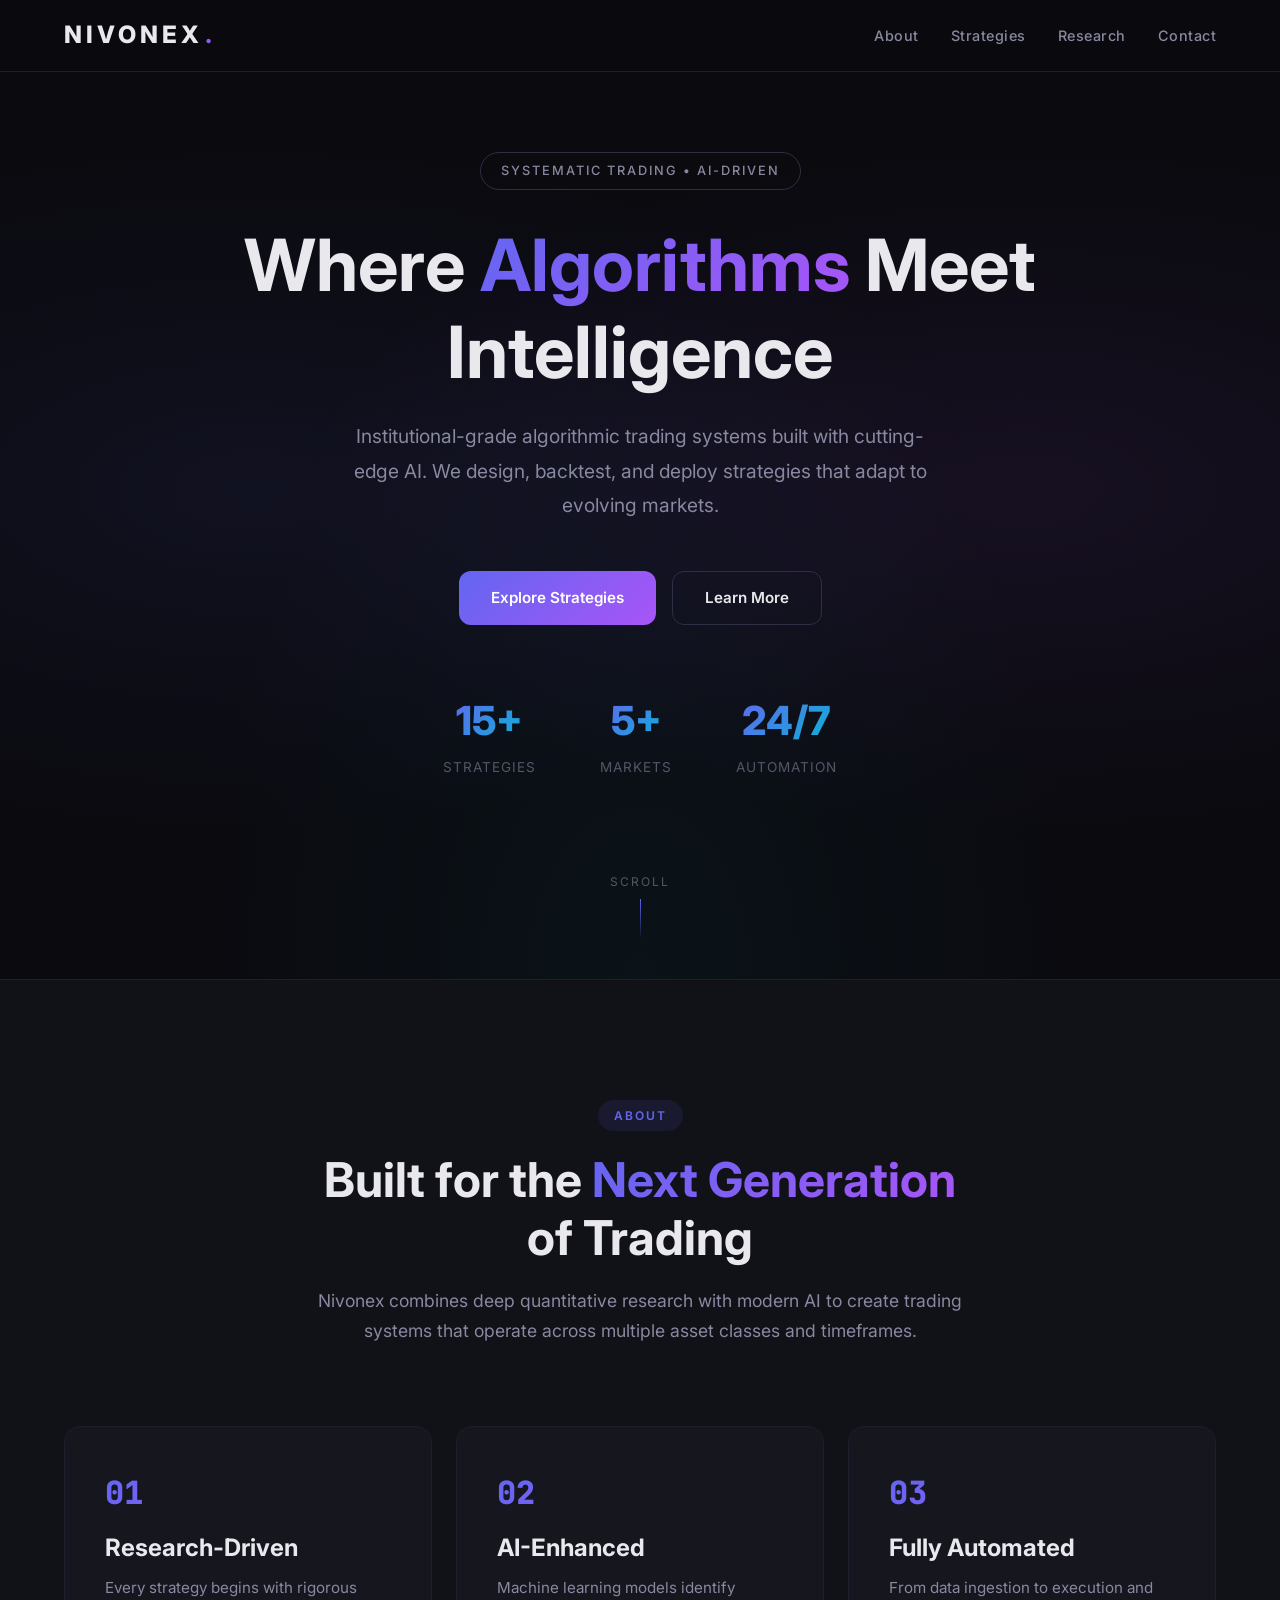
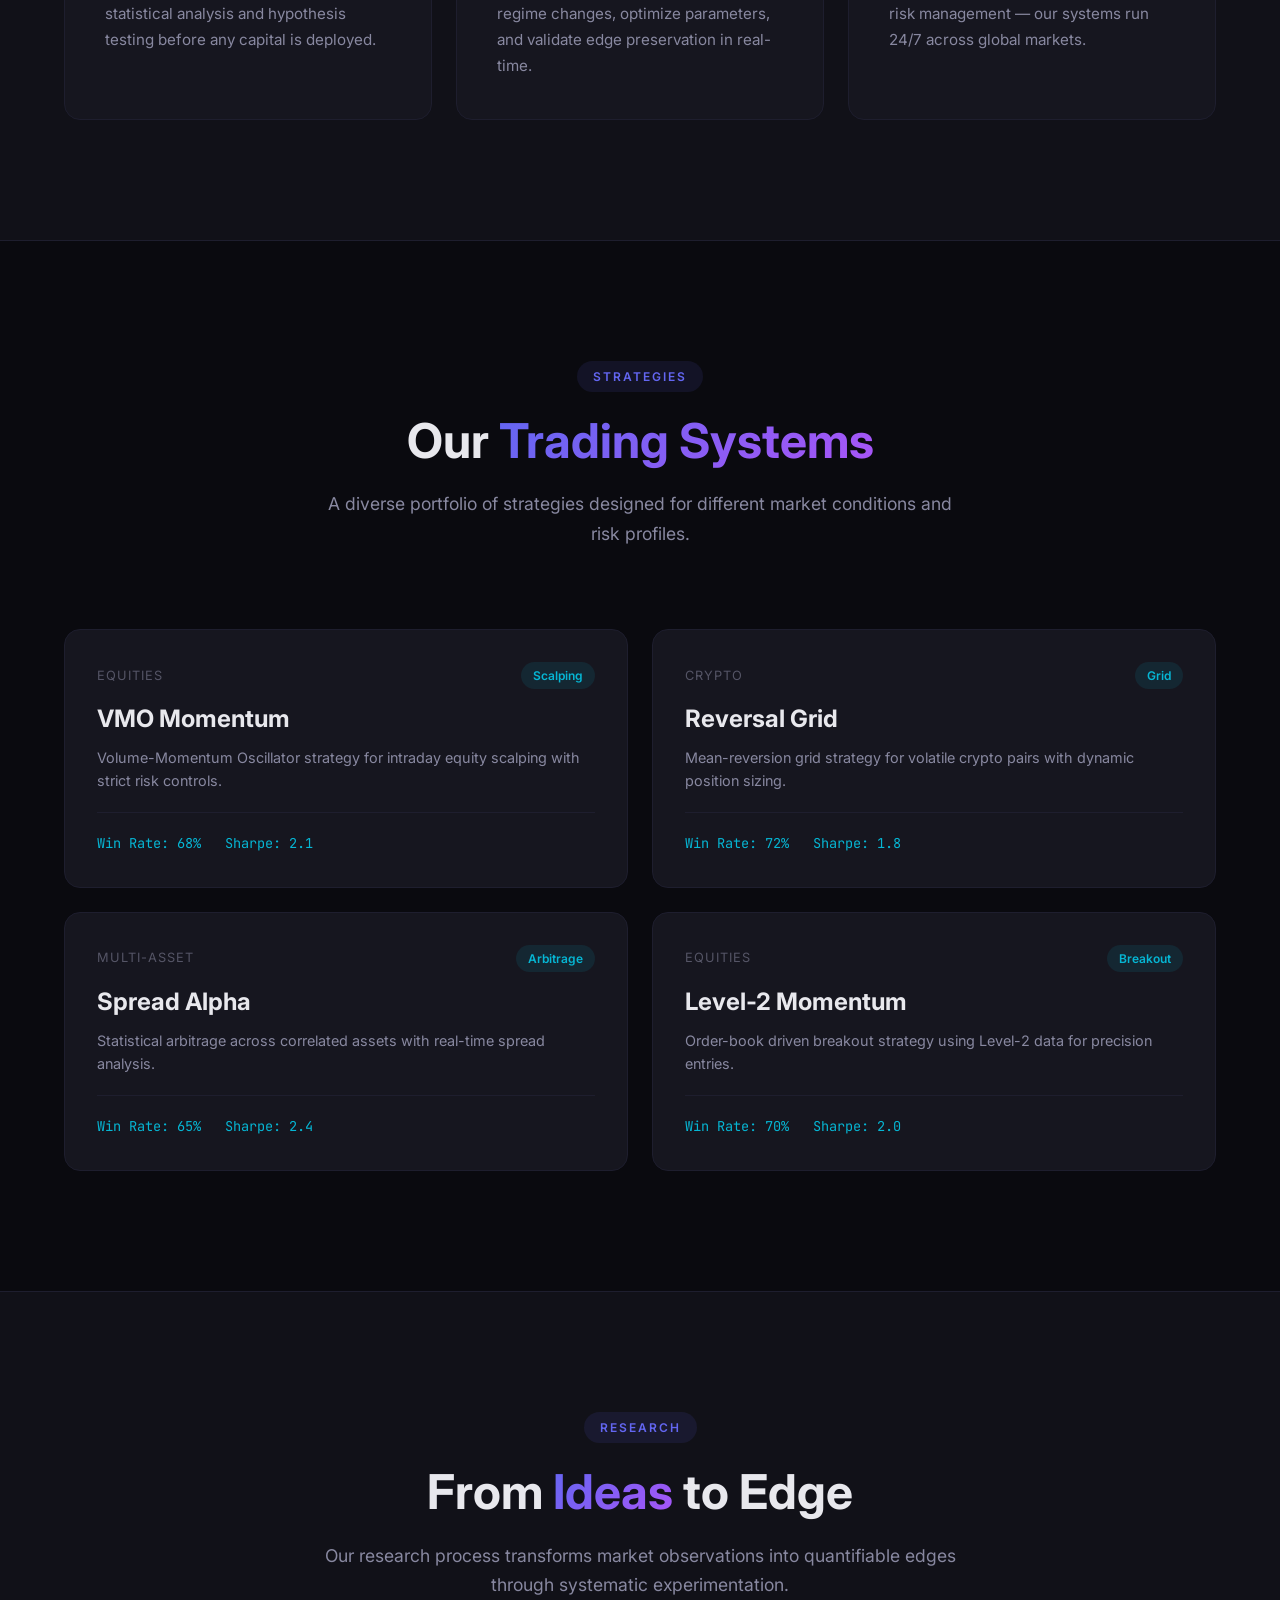
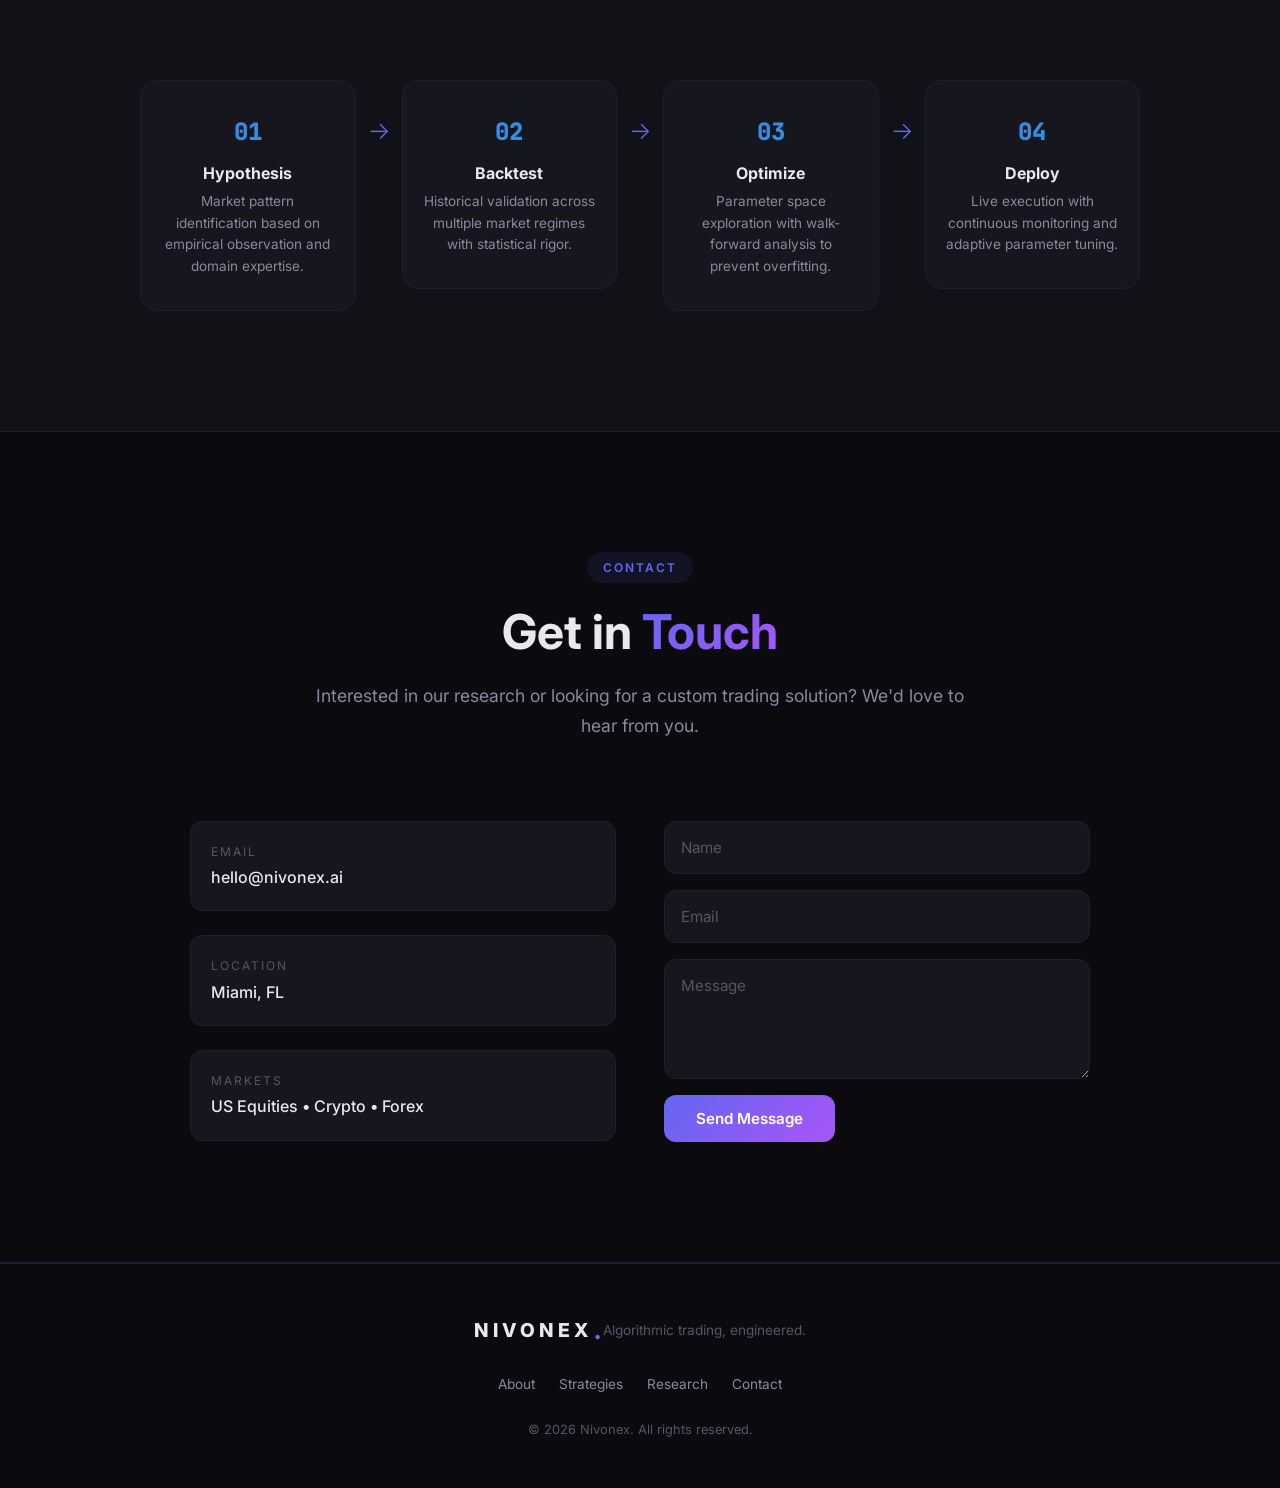
==== index.html @ 11b1937e "Initial commit: Nivonex landing page" ====
<!DOCTYPE html>
<html lang="en">
<head>
    <meta charset="UTF-8">
    <meta name="viewport" content="width=device-width, initial-scale=1.0">
    <title>Nivonex — AI-Powered Algorithmic Trading</title>
    <meta name="description" content="Nivonex builds institutional-grade algorithmic trading systems powered by artificial intelligence.">
    <link rel="stylesheet" href="css/style.css">
    <link rel="preconnect" href="https://fonts.googleapis.com">
    <link rel="preconnect" href="https://fonts.gstatic.com" crossorigin>
    <link href="https://fonts.googleapis.com/css2?family=Inter:wght@300;400;500;600;700;800&family=JetBrains+Mono:wght@400;500&display=swap" rel="stylesheet">
</head>
<body>
    <nav class="navbar">
        <div class="container">
            <div class="nav-brand">
                <span class="logo">NIVONEX</span>
                <span class="logo-dot">.</span>
            </div>
            <div class="nav-links">
                <a href="#about">About</a>
                <a href="#strategies">Strategies</a>
                <a href="#research">Research</a>
                <a href="#contact">Contact</a>
            </div>
        </div>
    </nav>

    <section class="hero">
        <div class="hero-bg"></div>
        <div class="container">
            <div class="hero-content">
                <div class="badge">Systematic Trading • AI-Driven</div>
                <h1>Where <span class="gradient-text">Algorithms</span> Meet Intelligence</h1>
                <p class="hero-subtitle">Institutional-grade algorithmic trading systems built with cutting-edge AI. We design, backtest, and deploy strategies that adapt to evolving markets.</p>
                <div class="hero-cta">
                    <a href="#strategies" class="btn btn-primary">Explore Strategies</a>
                    <a href="#about" class="btn btn-outline">Learn More</a>
                </div>
                <div class="hero-stats">
                    <div class="stat">
                        <span class="stat-value">15+</span>
                        <span class="stat-label">Strategies</span>
                    </div>
                    <div class="stat">
                        <span class="stat-value">5+</span>
                        <span class="stat-label">Markets</span>
                    </div>
                    <div class="stat">
                        <span class="stat-value">24/7</span>
                        <span class="stat-label">Automation</span>
                    </div>
                </div>
            </div>
        </div>
        <div class="scroll-indicator">
            <span>Scroll</span>
            <div class="scroll-line"></div>
        </div>
    </section>

    <section id="about" class="about">
        <div class="container">
            <div class="section-header">
                <span class="section-tag">About</span>
                <h2>Built for the <span class="gradient-text">Next Generation</span> of Trading</h2>
                <p>Nivonex combines deep quantitative research with modern AI to create trading systems that operate across multiple asset classes and timeframes.</p>
            </div>
            <div class="about-grid">
                <div class="about-card">
                    <div class="card-icon">01</div>
                    <h3>Research-Driven</h3>
                    <p>Every strategy begins with rigorous statistical analysis and hypothesis testing before any capital is deployed.</p>
                </div>
                <div class="about-card">
                    <div class="card-icon">02</div>
                    <h3>AI-Enhanced</h3>
                    <p>Machine learning models identify regime changes, optimize parameters, and validate edge preservation in real-time.</p>
                </div>
                <div class="about-card">
                    <div class="card-icon">03</div>
                    <h3>Fully Automated</h3>
                    <p>From data ingestion to execution and risk management — our systems run 24/7 across global markets.</p>
                </div>
            </div>
        </div>
    </section>

    <section id="strategies" class="strategies">
        <div class="container">
            <div class="section-header">
                <span class="section-tag">Strategies</span>
                <h2>Our <span class="gradient-text">Trading Systems</span></h2>
                <p>A diverse portfolio of strategies designed for different market conditions and risk profiles.</p>
            </div>
            <div class="strategies-grid">
                <div class="strategy-card">
                    <div class="strategy-header">
                        <span class="strategy-type">Equities</span>
                        <span class="strategy-badge">Scalping</span>
                    </div>
                    <h3>VMO Momentum</h3>
                    <p>Volume-Momentum Oscillator strategy for intraday equity scalping with strict risk controls.</p>
                    <div class="strategy-metrics">
                        <span>Win Rate: 68%</span>
                        <span>Sharpe: 2.1</span>
                    </div>
                </div>
                <div class="strategy-card">
                    <div class="strategy-header">
                        <span class="strategy-type">Crypto</span>
                        <span class="strategy-badge">Grid</span>
                    </div>
                    <h3>Reversal Grid</h3>
                    <p>Mean-reversion grid strategy for volatile crypto pairs with dynamic position sizing.</p>
                    <div class="strategy-metrics">
                        <span>Win Rate: 72%</span>
                        <span>Sharpe: 1.8</span>
                    </div>
                </div>
                <div class="strategy-card">
                    <div class="strategy-header">
                        <span class="strategy-type">Multi-Asset</span>
                        <span class="strategy-badge">Arbitrage</span>
                    </div>
                    <h3>Spread Alpha</h3>
                    <p>Statistical arbitrage across correlated assets with real-time spread analysis.</p>
                    <div class="strategy-metrics">
                        <span>Win Rate: 65%</span>
                        <span>Sharpe: 2.4</span>
                    </div>
                </div>
                <div class="strategy-card">
                    <div class="strategy-header">
                        <span class="strategy-type">Equities</span>
                        <span class="strategy-badge">Breakout</span>
                    </div>
                    <h3>Level-2 Momentum</h3>
                    <p>Order-book driven breakout strategy using Level-2 data for precision entries.</p>
                    <div class="strategy-metrics">
                        <span>Win Rate: 70%</span>
                        <span>Sharpe: 2.0</span>
                    </div>
                </div>
            </div>
        </div>
    </section>

    <section id="research" class="research">
        <div class="container">
            <div class="section-header">
                <span class="section-tag">Research</span>
                <h2>From <span class="gradient-text">Ideas</span> to Edge</h2>
                <p>Our research process transforms market observations into quantifiable edges through systematic experimentation.</p>
            </div>
            <div class="research-pipeline">
                <div class="pipeline-step">
                    <div class="step-number">01</div>
                    <h4>Hypothesis</h4>
                    <p>Market pattern identification based on empirical observation and domain expertise.</p>
                </div>
                <div class="pipeline-arrow">→</div>
                <div class="pipeline-step">
                    <div class="step-number">02</div>
                    <h4>Backtest</h4>
                    <p>Historical validation across multiple market regimes with statistical rigor.</p>
                </div>
                <div class="pipeline-arrow">→</div>
                <div class="pipeline-step">
                    <div class="step-number">03</div>
                    <h4>Optimize</h4>
                    <p>Parameter space exploration with walk-forward analysis to prevent overfitting.</p>
                </div>
                <div class="pipeline-arrow">→</div>
                <div class="pipeline-step">
                    <div class="step-number">04</div>
                    <h4>Deploy</h4>
                    <p>Live execution with continuous monitoring and adaptive parameter tuning.</p>
                </div>
            </div>
        </div>
    </section>

    <section id="contact" class="contact">
        <div class="container">
            <div class="section-header">
                <span class="section-tag">Contact</span>
                <h2>Get in <span class="gradient-text">Touch</span></h2>
                <p>Interested in our research or looking for a custom trading solution? We'd love to hear from you.</p>
            </div>
            <div class="contact-content">
                <div class="contact-info">
                    <div class="info-item">
                        <span class="info-label">Email</span>
                        <span class="info-value">hello@nivonex.ai</span>
                    </div>
                    <div class="info-item">
                        <span class="info-label">Location</span>
                        <span class="info-value">Miami, FL</span>
                    </div>
                    <div class="info-item">
                        <span class="info-label">Markets</span>
                        <span class="info-value">US Equities • Crypto • Forex</span>
                    </div>
                </div>
                <form class="contact-form" id="contactForm">
                    <input type="text" placeholder="Name" required>
                    <input type="email" placeholder="Email" required>
                    <textarea placeholder="Message" rows="4" required></textarea>
                    <button type="submit" class="btn btn-primary">Send Message</button>
                </form>
            </div>
        </div>
    </section>

    <footer class="footer">
        <div class="container">
            <div class="footer-content">
                <div class="footer-brand">
                    <span class="logo">NIVONEX</span>
                    <span class="logo-dot">.</span>
                    <p>Algorithmic trading, engineered.</p>
                </div>
                <div class="footer-links">
                    <a href="#about">About</a>
                    <a href="#strategies">Strategies</a>
                    <a href="#research">Research</a>
                    <a href="#contact">Contact</a>
                </div>
                <div class="footer-copy">
                    <p>&copy; 2026 Nivonex. All rights reserved.</p>
                </div>
            </div>
        </div>
    </footer>

    <script src="js/main.js"></script>
</body>
</html>
---- css/style.css ----
/* ============================================
   Nivonex — Dark Theme Stylesheet
   ============================================ */

:root {
    --bg-primary: #0a0a0f;
    --bg-secondary: #111118;
    --bg-card: #16161f;
    --bg-card-hover: #1c1c28;
    --text-primary: #e8e8ed;
    --text-secondary: #8888a0;
    --text-muted: #555566;
    --accent-1: #6366f1;
    --accent-2: #a855f7;
    --accent-3: #06b6d4;
    --gradient-1: linear-gradient(135deg, #6366f1, #a855f7);
    --gradient-2: linear-gradient(135deg, #6366f1, #06b6d4);
    --border: #1e1e2e;
    --border-hover: #2e2e44;
    --font-sans: 'Inter', -apple-system, BlinkMacSystemFont, sans-serif;
    --font-mono: 'JetBrains Mono', monospace;
    --max-width: 1200px;
    --nav-height: 72px;
}

* {
    margin: 0;
    padding: 0;
    box-sizing: border-box;
}

html {
    scroll-behavior: smooth;
}

body {
    font-family: var(--font-sans);
    background: var(--bg-primary);
    color: var(--text-primary);
    line-height: 1.6;
    -webkit-font-smoothing: antialiased;
    overflow-x: hidden;
}

.container {
    max-width: var(--max-width);
    margin: 0 auto;
    padding: 0 24px;
}

/* ============================================
   Typography
   ============================================ */

.gradient-text {
    background: var(--gradient-1);
    -webkit-background-clip: text;
    -webkit-text-fill-color: transparent;
    background-clip: text;
}

h1, h2, h3, h4 {
    font-weight: 700;
    line-height: 1.2;
}

h1 { font-size: clamp(2.5rem, 6vw, 4.5rem); }
h2 { font-size: clamp(2rem, 4vw, 3rem); }
h3 { font-size: 1.5rem; }
h4 { font-size: 1.2rem; }

/* ============================================
   Navigation
   ============================================ */

.navbar {
    position: fixed;
    top: 0;
    left: 0;
    right: 0;
    height: var(--nav-height);
    background: rgba(10, 10, 15, 0.85);
    backdrop-filter: blur(20px);
    border-bottom: 1px solid var(--border);
    z-index: 1000;
}

.navbar .container {
    display: flex;
    align-items: center;
    justify-content: space-between;
    height: 100%;
}

.nav-brand {
    display: flex;
    align-items: center;
    gap: 2px;
}

.logo {
    font-family: var(--font-sans);
    font-size: 1.5rem;
    font-weight: 800;
    letter-spacing: 4px;
}

.logo-dot {
    font-size: 1.5rem;
    font-weight: 800;
    background: var(--gradient-1);
    -webkit-background-clip: text;
    -webkit-text-fill-color: transparent;
    background-clip: text;
}

.nav-links {
    display: flex;
    gap: 32px;
}

.nav-links a {
    color: var(--text-secondary);
    text-decoration: none;
    font-size: 0.9rem;
    font-weight: 500;
    transition: color 0.3s;
    letter-spacing: 0.5px;
}

.nav-links a:hover {
    color: var(--text-primary);
}

/* ============================================
   Hero Section
   ============================================ */

.hero {
    position: relative;
    min-height: 100vh;
    display: flex;
    align-items: center;
    overflow: hidden;
    padding-top: var(--nav-height);
}

.hero-bg {
    position: absolute;
    inset: 0;
    background:
        radial-gradient(ellipse at 20% 50%, rgba(99, 102, 241, 0.08) 0%, transparent 50%),
        radial-gradient(ellipse at 80% 50%, rgba(168, 85, 247, 0.08) 0%, transparent 50%),
        radial-gradient(ellipse at 50% 100%, rgba(6, 182, 212, 0.05) 0%, transparent 50%);
    pointer-events: none;
}

.hero-content {
    position: relative;
    text-align: center;
    max-width: 800px;
    margin: 0 auto;
    padding: 80px 0;
}

.badge {
    display: inline-block;
    padding: 8px 20px;
    border: 1px solid var(--border-hover);
    border-radius: 100px;
    font-size: 0.8rem;
    font-weight: 500;
    color: var(--text-secondary);
    letter-spacing: 2px;
    margin-bottom: 32px;
    text-transform: uppercase;
}

.hero h1 {
    margin-bottom: 24px;
}

.hero-subtitle {
    font-size: 1.2rem;
    color: var(--text-secondary);
    max-width: 600px;
    margin: 0 auto 48px;
    line-height: 1.8;
}

.hero-cta {
    display: flex;
    gap: 16px;
    justify-content: center;
    margin-bottom: 64px;
    flex-wrap: wrap;
}

.btn {
    display: inline-flex;
    align-items: center;
    gap: 8px;
    padding: 14px 32px;
    border-radius: 12px;
    font-size: 0.95rem;
    font-weight: 600;
    text-decoration: none;
    transition: all 0.3s ease;
    cursor: pointer;
    border: none;
    font-family: var(--font-sans);
}

.btn-primary {
    background: var(--gradient-1);
    color: white;
}

.btn-primary:hover {
    transform: translateY(-2px);
    box-shadow: 0 8px 30px rgba(99, 102, 241, 0.3);
}

.btn-outline {
    border: 1px solid var(--border-hover);
    color: var(--text-primary);
    background: transparent;
}

.btn-outline:hover {
    border-color: var(--accent-1);
    background: rgba(99, 102, 241, 0.1);
    transform: translateY(-2px);
}

.hero-stats {
    display: flex;
    justify-content: center;
    gap: 64px;
}

.stat {
    display: flex;
    flex-direction: column;
    align-items: center;
    gap: 4px;
}

.stat-value {
    font-size: 2.5rem;
    font-weight: 800;
    background: var(--gradient-2);
    -webkit-background-clip: text;
    -webkit-text-fill-color: transparent;
    background-clip: text;
}

.stat-label {
    font-size: 0.85rem;
    color: var(--text-muted);
    letter-spacing: 1px;
    text-transform: uppercase;
}

.scroll-indicator {
    position: absolute;
    bottom: 40px;
    left: 50%;
    transform: translateX(-50%);
    display: flex;
    flex-direction: column;
    align-items: center;
    gap: 8px;
    color: var(--text-muted);
    font-size: 0.75rem;
    letter-spacing: 2px;
    text-transform: uppercase;
}

.scroll-line {
    width: 1px;
    height: 40px;
    background: linear-gradient(to bottom, var(--accent-1), transparent);
    animation: scrollPulse 2s ease-in-out infinite;
}

@keyframes scrollPulse {
    0%, 100% { opacity: 0.3; }
    50% { opacity: 1; }
}

/* ============================================
   Sections
   ============================================ */

section {
    padding: 120px 0;
    border-bottom: 1px solid var(--border);
}

.section-header {
    text-align: center;
    max-width: 650px;
    margin: 0 auto 80px;
}

.section-tag {
    display: inline-block;
    padding: 6px 16px;
    border-radius: 100px;
    font-size: 0.75rem;
    font-weight: 600;
    letter-spacing: 2px;
    text-transform: uppercase;
    background: rgba(99, 102, 241, 0.1);
    color: var(--accent-1);
    margin-bottom: 20px;
}

.section-header h2 {
    margin-bottom: 20px;
}

.section-header p {
    color: var(--text-secondary);
    font-size: 1.1rem;
    line-height: 1.7;
}

/* ============================================
   About Section
   ============================================ */

.about {
    background: var(--bg-secondary);
}

.about-grid {
    display: grid;
    grid-template-columns: repeat(3, 1fr);
    gap: 24px;
}

.about-card {
    padding: 40px;
    border-radius: 16px;
    background: var(--bg-card);
    border: 1px solid var(--border);
    transition: all 0.3s ease;
}

.about-card:hover {
    background: var(--bg-card-hover);
    border-color: var(--border-hover);
    transform: translateY(-4px);
}

.card-icon {
    font-family: var(--font-mono);
    font-size: 2rem;
    font-weight: 800;
    background: var(--gradient-1);
    -webkit-background-clip: text;
    -webkit-text-fill-color: transparent;
    background-clip: text;
    margin-bottom: 16px;
}

.about-card h3 {
    margin-bottom: 12px;
}

.about-card p {
    color: var(--text-secondary);
    font-size: 0.95rem;
    line-height: 1.7;
}

/* ============================================
   Strategies Section
   ============================================ */

.strategies-grid {
    display: grid;
    grid-template-columns: repeat(2, 1fr);
    gap: 24px;
}

.strategy-card {
    padding: 32px;
    border-radius: 16px;
    background: var(--bg-card);
    border: 1px solid var(--border);
    transition: all 0.3s ease;
}

.strategy-card:hover {
    background: var(--bg-card-hover);
    border-color: var(--border-hover);
    transform: translateY(-4px);
}

.strategy-header {
    display: flex;
    justify-content: space-between;
    align-items: center;
    margin-bottom: 16px;
}

.strategy-type {
    font-size: 0.8rem;
    color: var(--text-muted);
    letter-spacing: 1px;
    text-transform: uppercase;
}

.strategy-badge {
    padding: 4px 12px;
    border-radius: 100px;
    font-size: 0.75rem;
    font-weight: 600;
    background: rgba(6, 182, 212, 0.1);
    color: var(--accent-3);
}

.strategy-card h3 {
    margin-bottom: 12px;
}

.strategy-card p {
    color: var(--text-secondary);
    font-size: 0.9rem;
    line-height: 1.6;
    margin-bottom: 20px;
}

.strategy-metrics {
    display: flex;
    gap: 24px;
    padding-top: 20px;
    border-top: 1px solid var(--border);
}

.strategy-metrics span {
    font-family: var(--font-mono);
    font-size: 0.85rem;
    color: var(--accent-3);
}

/* ============================================
   Research Section
   ============================================ */

.research {
    background: var(--bg-secondary);
}

.research-pipeline {
    display: flex;
    align-items: flex-start;
    gap: 0;
    max-width: 1000px;
    margin: 0 auto;
}

.pipeline-step {
    flex: 1;
    text-align: center;
    padding: 32px 20px;
    border-radius: 16px;
    background: var(--bg-card);
    border: 1px solid var(--border);
    transition: all 0.3s ease;
}

.pipeline-step:hover {
    background: var(--bg-card-hover);
    border-color: var(--border-hover);
    transform: translateY(-4px);
}

.step-number {
    font-family: var(--font-mono);
    font-size: 1.5rem;
    font-weight: 800;
    background: var(--gradient-2);
    -webkit-background-clip: text;
    -webkit-text-fill-color: transparent;
    background-clip: text;
    margin-bottom: 12px;
}

.pipeline-step h4 {
    margin-bottom: 8px;
    font-size: 1rem;
}

.pipeline-step p {
    color: var(--text-secondary);
    font-size: 0.85rem;
    line-height: 1.6;
}

.pipeline-arrow {
    display: flex;
    align-items: center;
    padding: 32px 12px 0;
    font-size: 1.5rem;
    color: var(--accent-1);
    font-weight: 300;
    flex-shrink: 0;
}

/* ============================================
   Contact Section
   ============================================ */

.contact-content {
    display: grid;
    grid-template-columns: 1fr 1fr;
    gap: 48px;
    max-width: 900px;
    margin: 0 auto;
}

.contact-info {
    display: flex;
    flex-direction: column;
    gap: 24px;
}

.info-item {
    display: flex;
    flex-direction: column;
    gap: 4px;
    padding: 20px;
    border-radius: 12px;
    background: var(--bg-card);
    border: 1px solid var(--border);
}

.info-label {
    font-size: 0.75rem;
    color: var(--text-muted);
    text-transform: uppercase;
    letter-spacing: 2px;
}

.info-value {
    font-size: 1rem;
    color: var(--text-primary);
    font-weight: 500;
}

.contact-form {
    display: flex;
    flex-direction: column;
    gap: 16px;
}

.contact-form input,
.contact-form textarea {
    width: 100%;
    padding: 16px;
    border-radius: 12px;
    border: 1px solid var(--border);
    background: var(--bg-card);
    color: var(--text-primary);
    font-family: var(--font-sans);
    font-size: 0.95rem;
    transition: all 0.3s;
    outline: none;
}

.contact-form input:focus,
.contact-form textarea:focus {
    border-color: var(--accent-1);
    box-shadow: 0 0 0 3px rgba(99, 102, 241, 0.15);
}

.contact-form input::placeholder,
.contact-form textarea::placeholder {
    color: var(--text-muted);
}

.contact-form textarea {
    resize: vertical;
    min-height: 120px;
}

.contact-form .btn {
    align-self: flex-start;
}

/* ============================================
   Footer
   ============================================ */

.footer {
    padding: 48px 0;
    border-top: 1px solid var(--border);
}

.footer-content {
    display: flex;
    flex-direction: column;
    align-items: center;
    gap: 24px;
    text-align: center;
}

.footer-brand {
    display: flex;
    align-items: center;
    gap: 2px;
}

.footer-brand .logo {
    font-size: 1.2rem;
}

.footer-brand p {
    color: var(--text-muted);
    font-size: 0.85rem;
}

.footer-links {
    display: flex;
    gap: 24px;
}

.footer-links a {
    color: var(--text-secondary);
    text-decoration: none;
    font-size: 0.85rem;
    transition: color 0.3s;
}

.footer-links a:hover {
    color: var(--text-primary);
}

.footer-copy p {
    color: var(--text-muted);
    font-size: 0.8rem;
}

/* ============================================
   Animations
   ============================================ */

@keyframes fadeInUp {
    from {
        opacity: 0;
        transform: translateY(30px);
    }
    to {
        opacity: 1;
        transform: translateY(0);
    }
}

.hero-content,
.about-grid,
.strategies-grid,
.research-pipeline {
    animation: fadeInUp 0.8s ease-out;
}

/* ============================================
   Responsive
   ============================================ */

@media (max-width: 968px) {
    .about-grid {
        grid-template-columns: 1fr;
    }

    .strategies-grid {
        grid-template-columns: 1fr;
    }

    .research-pipeline {
        flex-direction: column;
        gap: 16px;
    }

    .pipeline-arrow {
        transform: rotate(90deg);
        padding: 0;
        justify-content: center;
    }

    .contact-content {
        grid-template-columns: 1fr;
    }

    .hero-stats {
        gap: 32px;
    }

    .nav-links {
        display: none;
    }
}

@media (max-width: 600px) {
    section {
        padding: 80px 0;
    }

    .hero-stats {
        flex-direction: column;
        gap: 16px;
    }

    .hero-cta {
        flex-direction: column;
        align-items: center;
    }

    .btn {
        width: 100%;
        justify-content: center;
    }
}
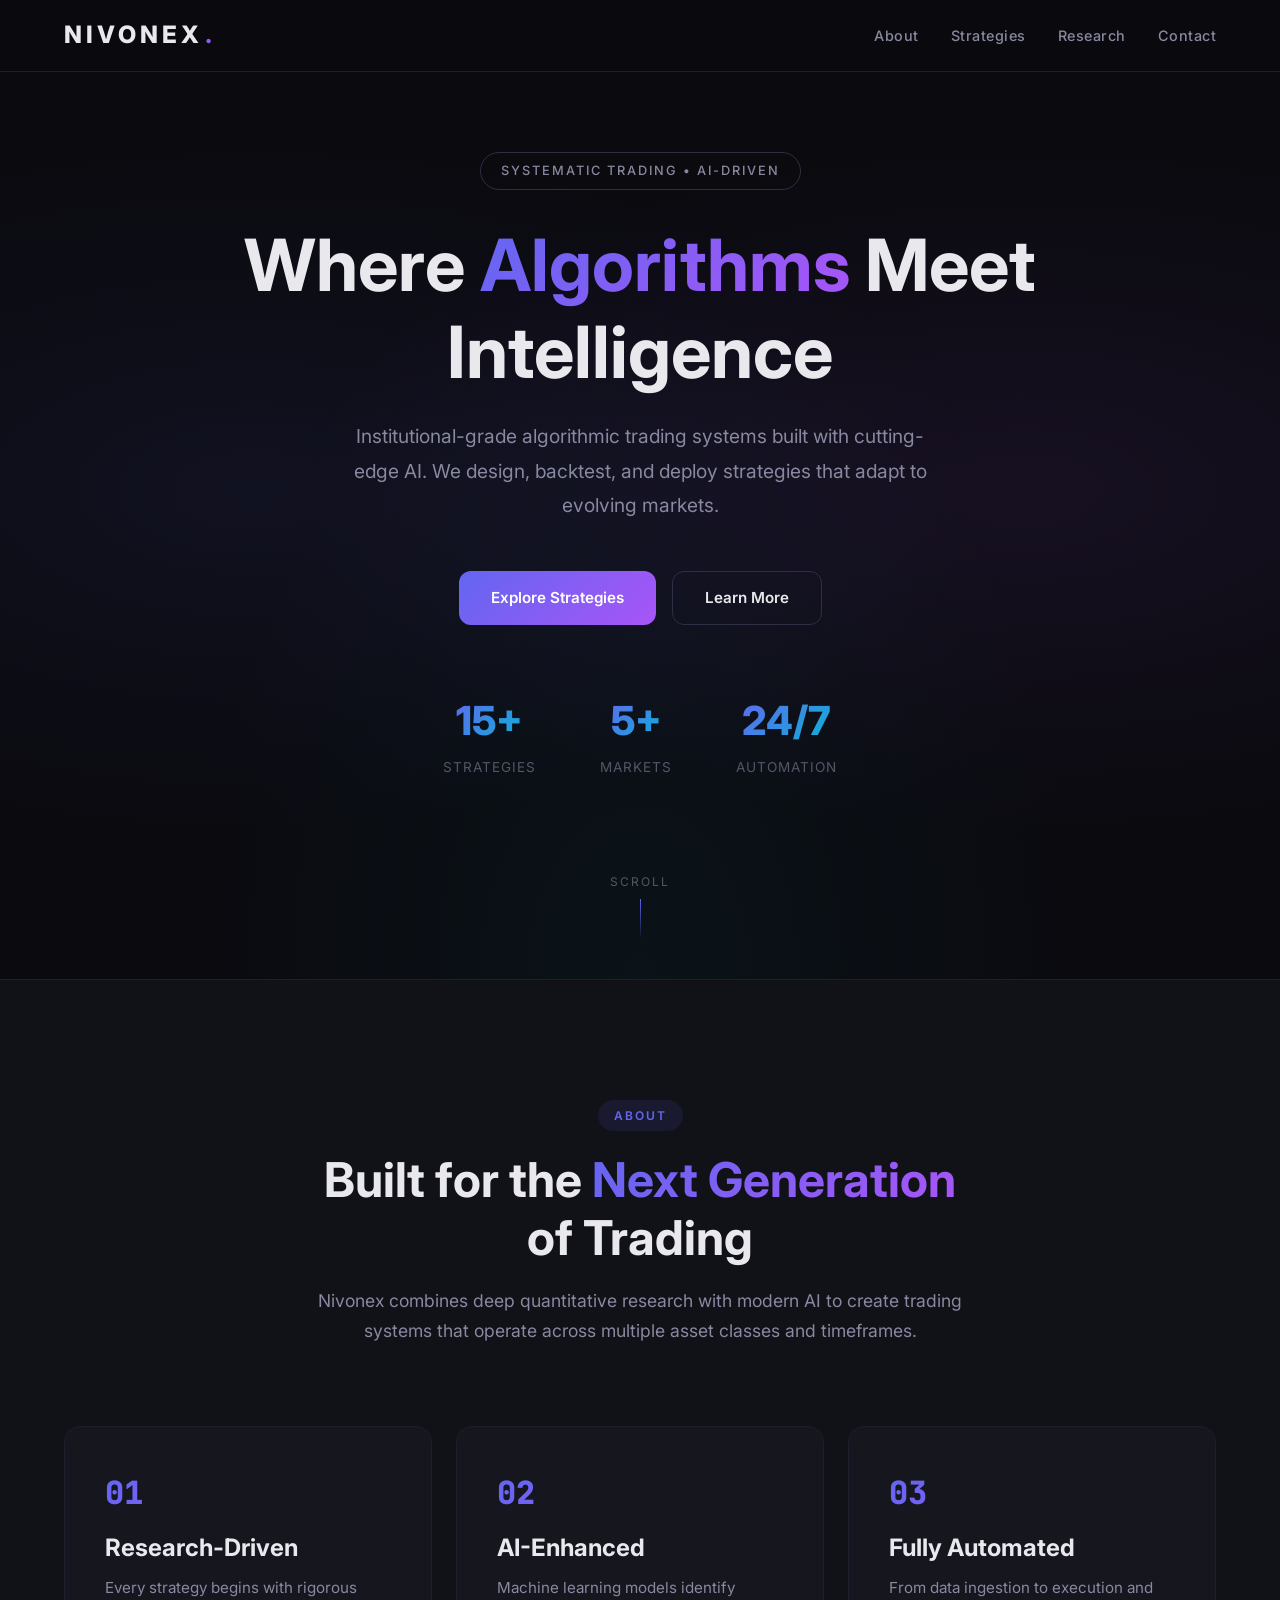
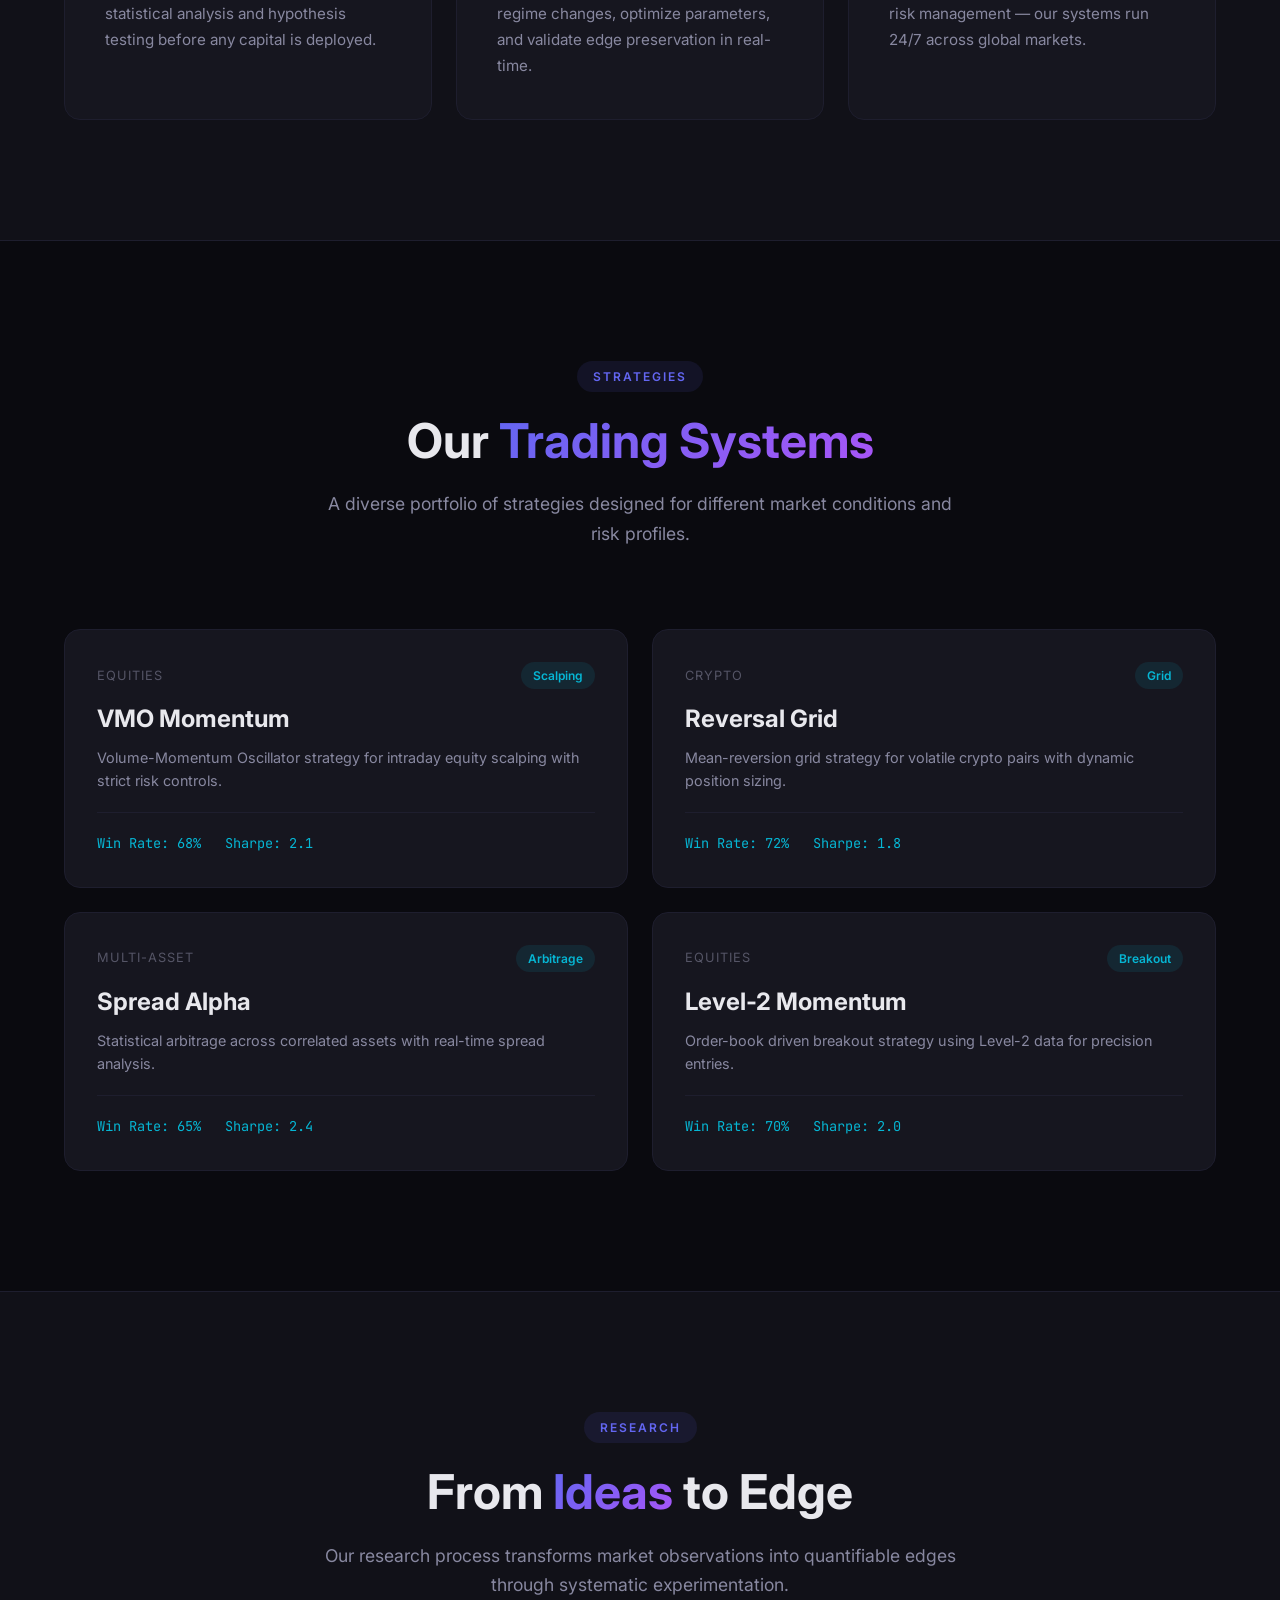
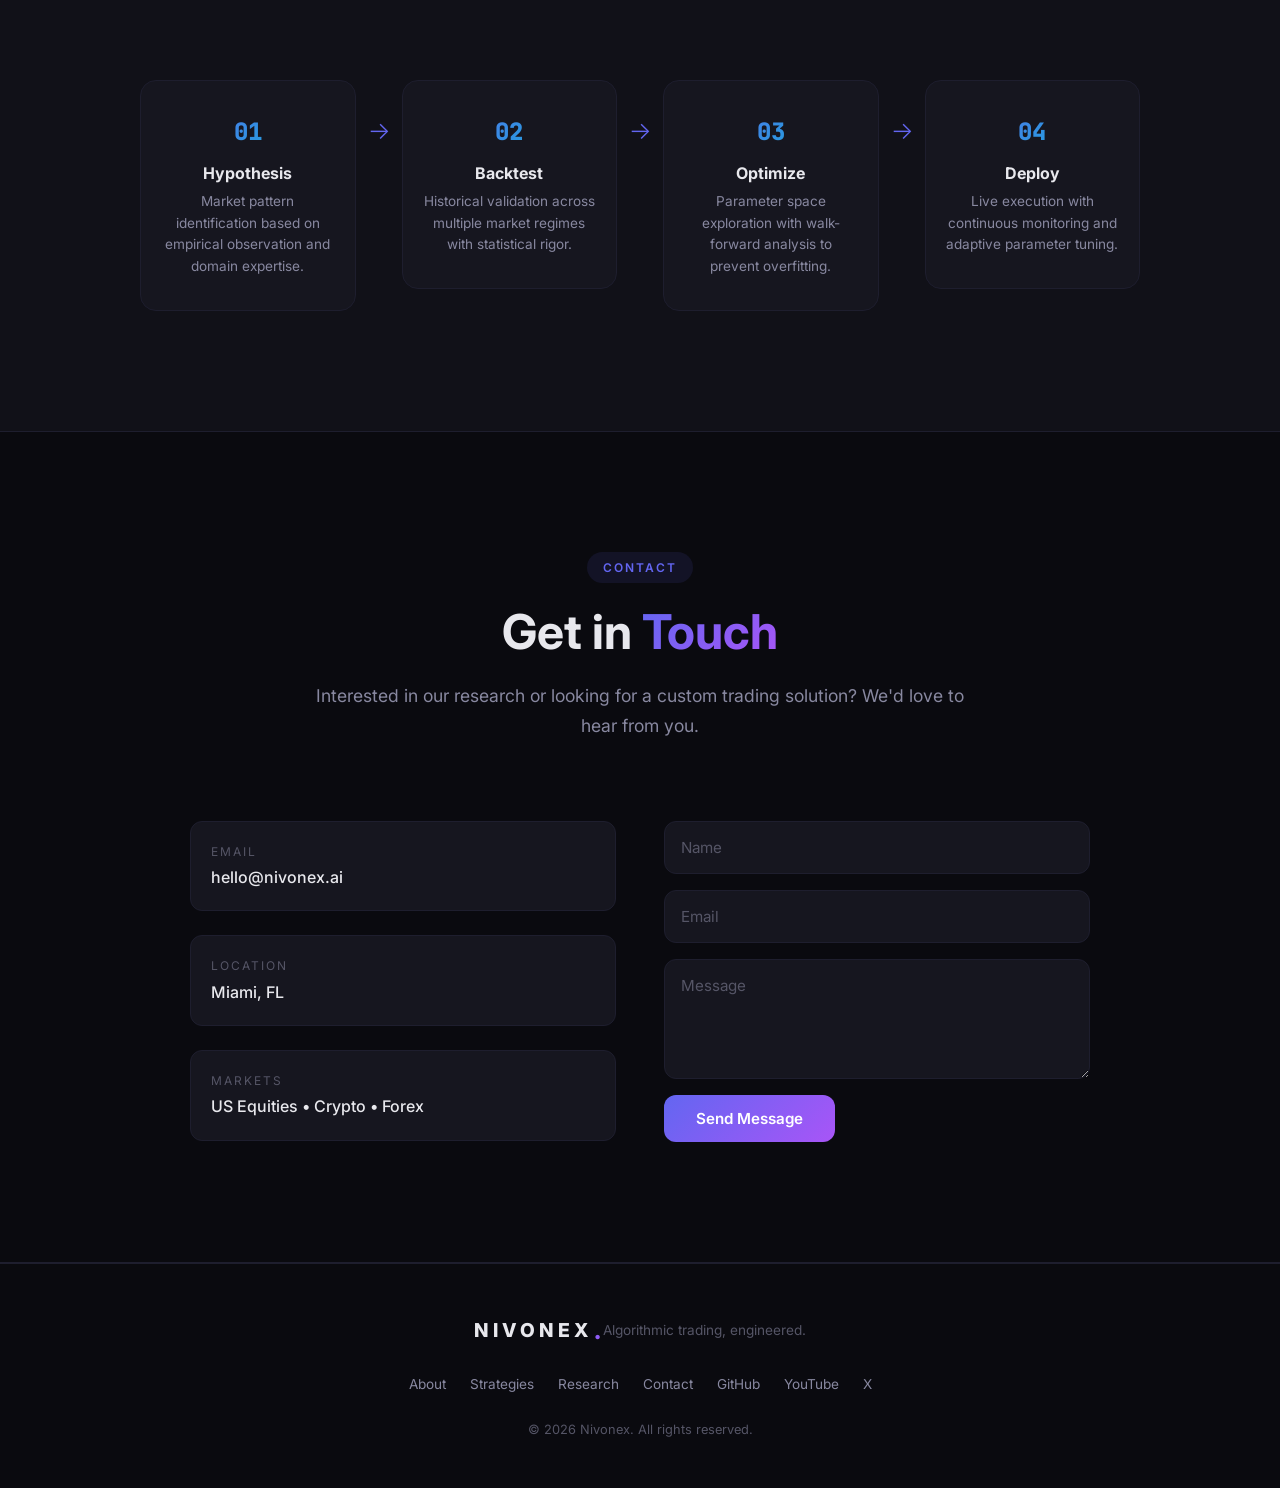
==== commit 29e3be35: "Add social media links to footer" ====
--- a/index.html
+++ b/index.html
@@ -226,6 +226,9 @@
                     <a href="#strategies">Strategies</a>
                     <a href="#research">Research</a>
                     <a href="#contact">Contact</a>
+                    <a href="https://github.com/Nivonex-ai">GitHub</a>
+                    <a href="https://youtube.com/@NivonexAI">YouTube</a>
+                    <a href="https://x.com/NivonexAI">X</a>
                 </div>
                 <div class="footer-copy">
                     <p>&copy; 2026 Nivonex. All rights reserved.</p>
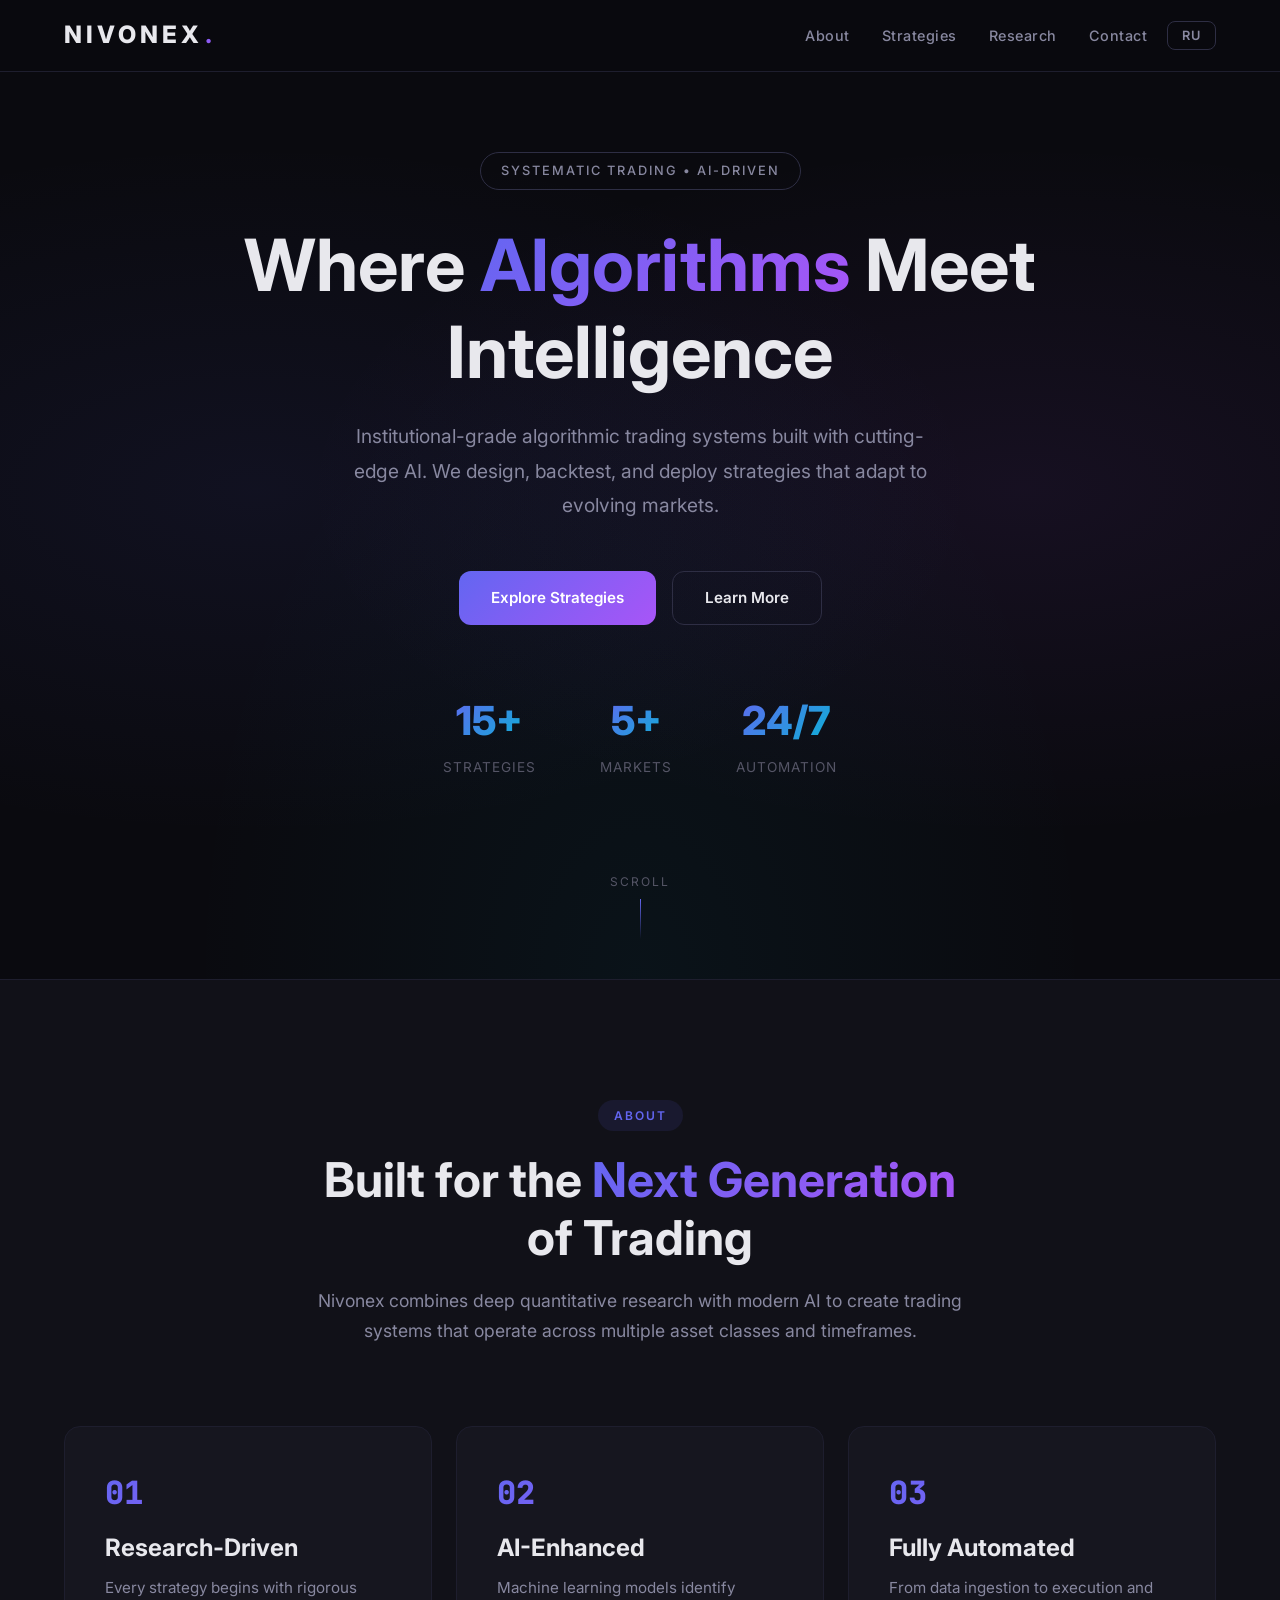
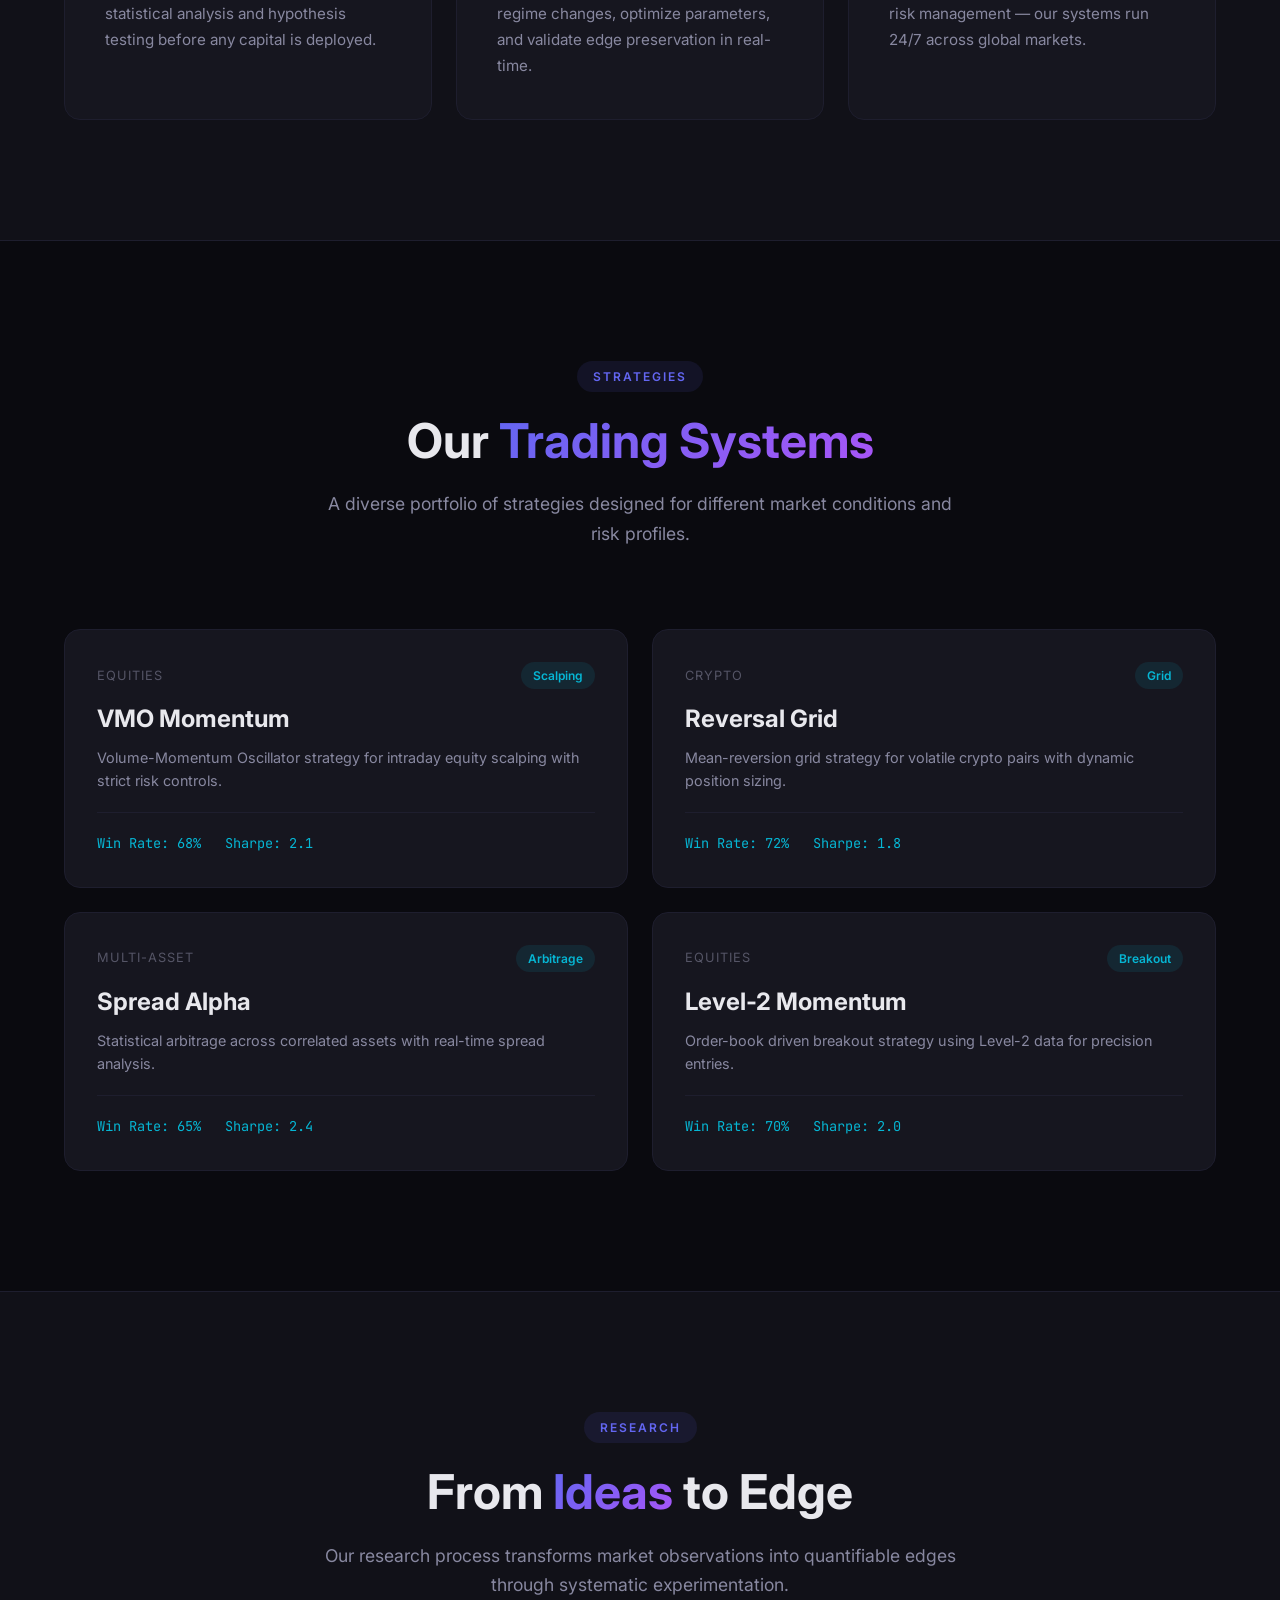
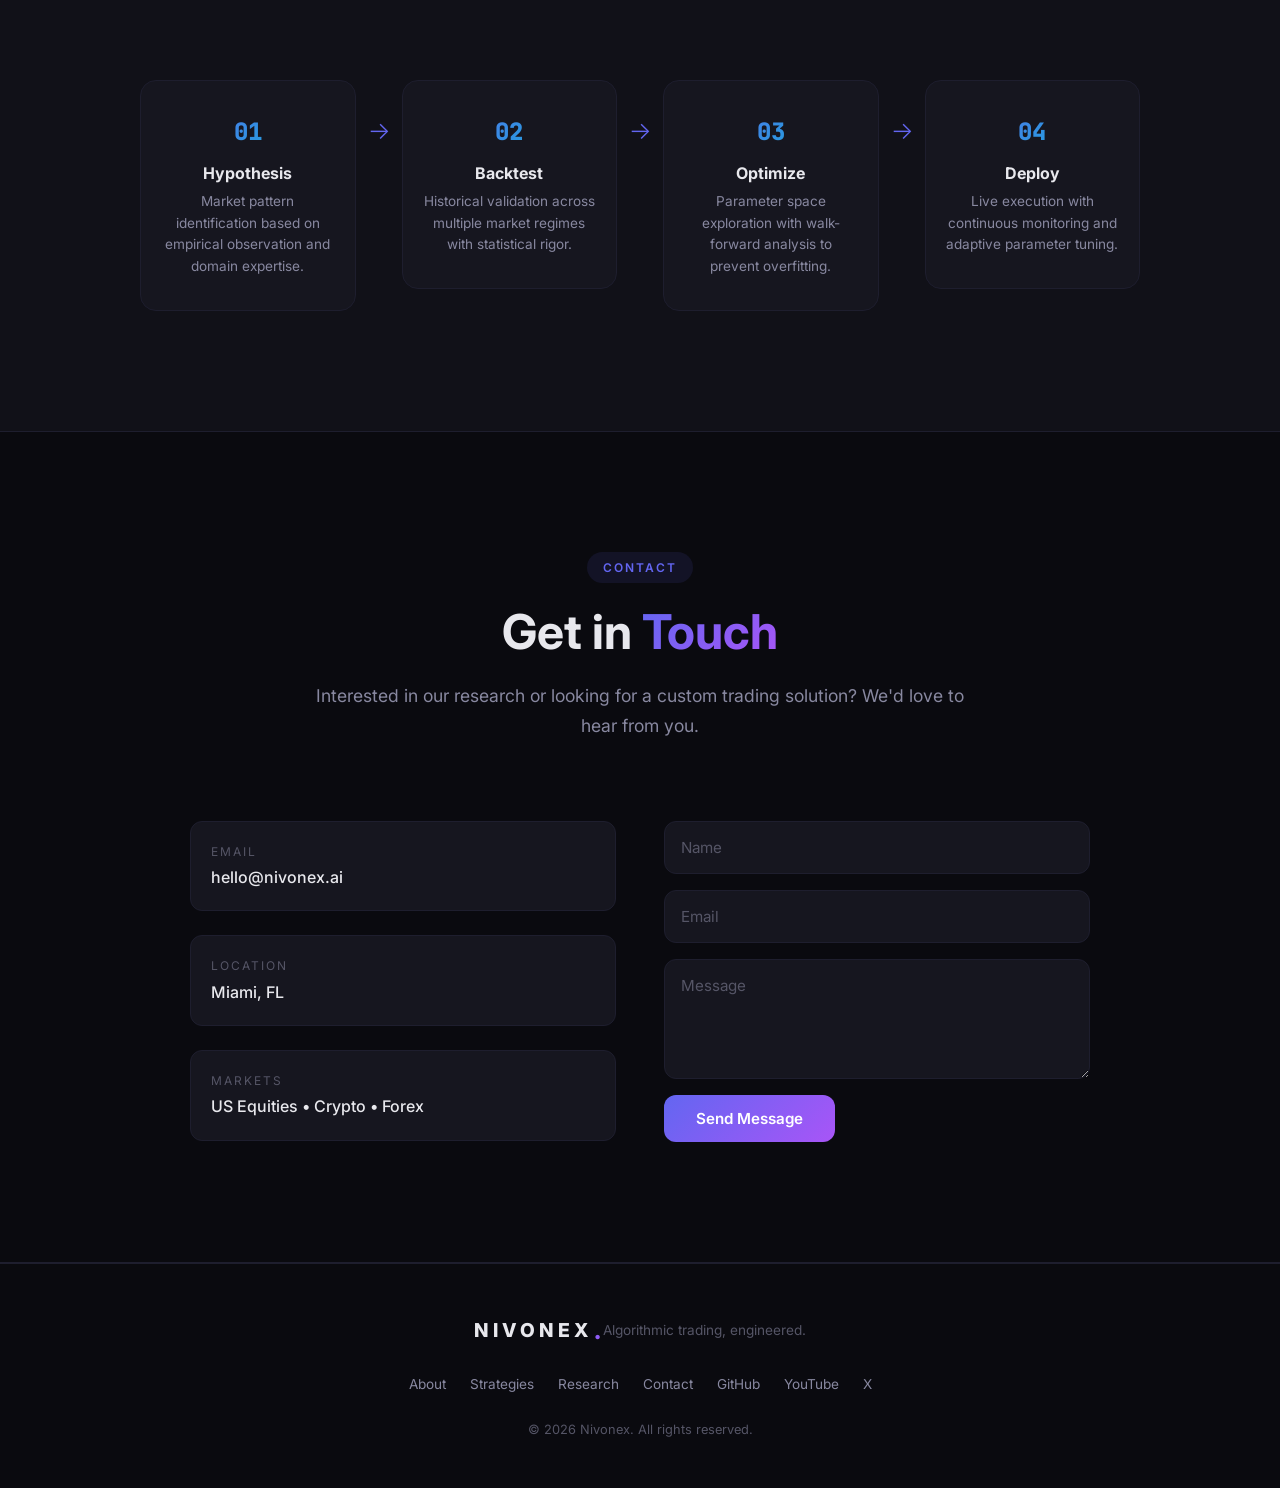
==== commit 4271ab44: "Add language switcher (EN/RU) with full i18n" ====
--- a/index.html
+++ b/index.html
@@ -17,11 +17,14 @@
                 <span class="logo">NIVONEX</span>
                 <span class="logo-dot">.</span>
             </div>
-            <div class="nav-links">
-                <a href="#about">About</a>
-                <a href="#strategies">Strategies</a>
-                <a href="#research">Research</a>
-                <a href="#contact">Contact</a>
+            <div class="nav-right">
+                <div class="nav-links">
+                    <a href="#about" data-i18n="nav_about">About</a>
+                    <a href="#strategies" data-i18n="nav_strategies">Strategies</a>
+                    <a href="#research" data-i18n="nav_research">Research</a>
+                    <a href="#contact" data-i18n="nav_contact">Contact</a>
+                </div>
+                <button class="lang-toggle">RU</button>
             </div>
         </div>
     </nav>
@@ -30,31 +33,31 @@
         <div class="hero-bg"></div>
         <div class="container">
             <div class="hero-content">
-                <div class="badge">Systematic Trading • AI-Driven</div>
-                <h1>Where <span class="gradient-text">Algorithms</span> Meet Intelligence</h1>
-                <p class="hero-subtitle">Institutional-grade algorithmic trading systems built with cutting-edge AI. We design, backtest, and deploy strategies that adapt to evolving markets.</p>
+                <div class="badge" data-i18n="badge">Systematic Trading • AI-Driven</div>
+                <h1 data-i18n="hero_title" data-i18n-html="true">Where <span class="gradient-text">Algorithms</span> Meet Intelligence</h1>
+                <p class="hero-subtitle" data-i18n="hero_sub">Institutional-grade algorithmic trading systems built with cutting-edge AI. We design, backtest, and deploy strategies that adapt to evolving markets.</p>
                 <div class="hero-cta">
-                    <a href="#strategies" class="btn btn-primary">Explore Strategies</a>
-                    <a href="#about" class="btn btn-outline">Learn More</a>
+                    <a href="#strategies" class="btn btn-primary" data-i18n="hero_btn1">Explore Strategies</a>
+                    <a href="#about" class="btn btn-outline" data-i18n="hero_btn2">Learn More</a>
                 </div>
                 <div class="hero-stats">
                     <div class="stat">
                         <span class="stat-value">15+</span>
-                        <span class="stat-label">Strategies</span>
+                        <span class="stat-label" data-i18n="stat_strategies">Strategies</span>
                     </div>
                     <div class="stat">
                         <span class="stat-value">5+</span>
-                        <span class="stat-label">Markets</span>
+                        <span class="stat-label" data-i18n="stat_markets">Markets</span>
                     </div>
                     <div class="stat">
                         <span class="stat-value">24/7</span>
-                        <span class="stat-label">Automation</span>
+                        <span class="stat-label" data-i18n="stat_automation">Automation</span>
                     </div>
                 </div>
             </div>
         </div>
         <div class="scroll-indicator">
-            <span>Scroll</span>
+            <span data-i18n="scroll">Scroll</span>
             <div class="scroll-line"></div>
         </div>
     </section>
@@ -62,25 +65,25 @@
     <section id="about" class="about">
         <div class="container">
             <div class="section-header">
-                <span class="section-tag">About</span>
-                <h2>Built for the <span class="gradient-text">Next Generation</span> of Trading</h2>
-                <p>Nivonex combines deep quantitative research with modern AI to create trading systems that operate across multiple asset classes and timeframes.</p>
+                <span class="section-tag" data-i18n="section_about">About</span>
+                <h2 data-i18n="about_title" data-i18n-html="true">Built for the <span class="gradient-text">Next Generation</span> of Trading</h2>
+                <p data-i18n="about_sub">Nivonex combines deep quantitative research with modern AI to create trading systems that operate across multiple asset classes and timeframes.</p>
             </div>
             <div class="about-grid">
                 <div class="about-card">
                     <div class="card-icon">01</div>
-                    <h3>Research-Driven</h3>
-                    <p>Every strategy begins with rigorous statistical analysis and hypothesis testing before any capital is deployed.</p>
+                    <h3 data-i18n="card1_title">Research-Driven</h3>
+                    <p data-i18n="card1_text">Every strategy begins with rigorous statistical analysis and hypothesis testing before any capital is deployed.</p>
                 </div>
                 <div class="about-card">
                     <div class="card-icon">02</div>
-                    <h3>AI-Enhanced</h3>
-                    <p>Machine learning models identify regime changes, optimize parameters, and validate edge preservation in real-time.</p>
+                    <h3 data-i18n="card2_title">AI-Enhanced</h3>
+                    <p data-i18n="card2_text">Machine learning models identify regime changes, optimize parameters, and validate edge preservation in real-time.</p>
                 </div>
                 <div class="about-card">
                     <div class="card-icon">03</div>
-                    <h3>Fully Automated</h3>
-                    <p>From data ingestion to execution and risk management — our systems run 24/7 across global markets.</p>
+                    <h3 data-i18n="card3_title">Fully Automated</h3>
+                    <p data-i18n="card3_text">From data ingestion to execution and risk management — our systems run 24/7 across global markets.</p>
                 </div>
             </div>
         </div>
@@ -89,57 +92,57 @@
     <section id="strategies" class="strategies">
         <div class="container">
             <div class="section-header">
-                <span class="section-tag">Strategies</span>
-                <h2>Our <span class="gradient-text">Trading Systems</span></h2>
-                <p>A diverse portfolio of strategies designed for different market conditions and risk profiles.</p>
+                <span class="section-tag" data-i18n="section_strategies">Strategies</span>
+                <h2 data-i18n="strategies_title" data-i18n-html="true">Our <span class="gradient-text">Trading Systems</span></h2>
+                <p data-i18n="strategies_sub">A diverse portfolio of strategies designed for different market conditions and risk profiles.</p>
             </div>
             <div class="strategies-grid">
                 <div class="strategy-card">
                     <div class="strategy-header">
-                        <span class="strategy-type">Equities</span>
-                        <span class="strategy-badge">Scalping</span>
-                    </div>
-                    <h3>VMO Momentum</h3>
-                    <p>Volume-Momentum Oscillator strategy for intraday equity scalping with strict risk controls.</p>
-                    <div class="strategy-metrics">
-                        <span>Win Rate: 68%</span>
-                        <span>Sharpe: 2.1</span>
-                    </div>
-                </div>
-                <div class="strategy-card">
-                    <div class="strategy-header">
-                        <span class="strategy-type">Crypto</span>
-                        <span class="strategy-badge">Grid</span>
-                    </div>
-                    <h3>Reversal Grid</h3>
-                    <p>Mean-reversion grid strategy for volatile crypto pairs with dynamic position sizing.</p>
-                    <div class="strategy-metrics">
-                        <span>Win Rate: 72%</span>
-                        <span>Sharpe: 1.8</span>
-                    </div>
-                </div>
-                <div class="strategy-card">
-                    <div class="strategy-header">
-                        <span class="strategy-type">Multi-Asset</span>
-                        <span class="strategy-badge">Arbitrage</span>
-                    </div>
-                    <h3>Spread Alpha</h3>
-                    <p>Statistical arbitrage across correlated assets with real-time spread analysis.</p>
-                    <div class="strategy-metrics">
-                        <span>Win Rate: 65%</span>
-                        <span>Sharpe: 2.4</span>
-                    </div>
-                </div>
-                <div class="strategy-card">
-                    <div class="strategy-header">
-                        <span class="strategy-type">Equities</span>
-                        <span class="strategy-badge">Breakout</span>
-                    </div>
-                    <h3>Level-2 Momentum</h3>
-                    <p>Order-book driven breakout strategy using Level-2 data for precision entries.</p>
-                    <div class="strategy-metrics">
-                        <span>Win Rate: 70%</span>
-                        <span>Sharpe: 2.0</span>
+                        <span class="strategy-type" data-i18n="s1_type">Equities</span>
+                        <span class="strategy-badge" data-i18n="s1_badge">Scalping</span>
+                    </div>
+                    <h3 data-i18n="s1_title">VMO Momentum</h3>
+                    <p data-i18n="s1_text">Volume-Momentum Oscillator strategy for intraday equity scalping with strict risk controls.</p>
+                    <div class="strategy-metrics">
+                        <span data-i18n="s1_metric1">Win Rate: 68%</span>
+                        <span data-i18n="s1_metric2">Sharpe: 2.1</span>
+                    </div>
+                </div>
+                <div class="strategy-card">
+                    <div class="strategy-header">
+                        <span class="strategy-type" data-i18n="s2_type">Crypto</span>
+                        <span class="strategy-badge" data-i18n="s2_badge">Grid</span>
+                    </div>
+                    <h3 data-i18n="s2_title">Reversal Grid</h3>
+                    <p data-i18n="s2_text">Mean-reversion grid strategy for volatile crypto pairs with dynamic position sizing.</p>
+                    <div class="strategy-metrics">
+                        <span data-i18n="s2_metric1">Win Rate: 72%</span>
+                        <span data-i18n="s2_metric2">Sharpe: 1.8</span>
+                    </div>
+                </div>
+                <div class="strategy-card">
+                    <div class="strategy-header">
+                        <span class="strategy-type" data-i18n="s3_type">Multi-Asset</span>
+                        <span class="strategy-badge" data-i18n="s3_badge">Arbitrage</span>
+                    </div>
+                    <h3 data-i18n="s3_title">Spread Alpha</h3>
+                    <p data-i18n="s3_text">Statistical arbitrage across correlated assets with real-time spread analysis.</p>
+                    <div class="strategy-metrics">
+                        <span data-i18n="s3_metric1">Win Rate: 65%</span>
+                        <span data-i18n="s3_metric2">Sharpe: 2.4</span>
+                    </div>
+                </div>
+                <div class="strategy-card">
+                    <div class="strategy-header">
+                        <span class="strategy-type" data-i18n="s4_type">Equities</span>
+                        <span class="strategy-badge" data-i18n="s4_badge">Breakout</span>
+                    </div>
+                    <h3 data-i18n="s4_title">Level-2 Momentum</h3>
+                    <p data-i18n="s4_text">Order-book driven breakout strategy using Level-2 data for precision entries.</p>
+                    <div class="strategy-metrics">
+                        <span data-i18n="s4_metric1">Win Rate: 70%</span>
+                        <span data-i18n="s4_metric2">Sharpe: 2.0</span>
                     </div>
                 </div>
             </div>
@@ -149,33 +152,33 @@
     <section id="research" class="research">
         <div class="container">
             <div class="section-header">
-                <span class="section-tag">Research</span>
-                <h2>From <span class="gradient-text">Ideas</span> to Edge</h2>
-                <p>Our research process transforms market observations into quantifiable edges through systematic experimentation.</p>
+                <span class="section-tag" data-i18n="section_research">Research</span>
+                <h2 data-i18n="research_title" data-i18n-html="true">From <span class="gradient-text">Ideas</span> to Edge</h2>
+                <p data-i18n="research_sub">Our research process transforms market observations into quantifiable edges through systematic experimentation.</p>
             </div>
             <div class="research-pipeline">
                 <div class="pipeline-step">
                     <div class="step-number">01</div>
-                    <h4>Hypothesis</h4>
-                    <p>Market pattern identification based on empirical observation and domain expertise.</p>
+                    <h4 data-i18n="step1_title">Hypothesis</h4>
+                    <p data-i18n="step1_text">Market pattern identification based on empirical observation and domain expertise.</p>
                 </div>
                 <div class="pipeline-arrow">→</div>
                 <div class="pipeline-step">
                     <div class="step-number">02</div>
-                    <h4>Backtest</h4>
-                    <p>Historical validation across multiple market regimes with statistical rigor.</p>
+                    <h4 data-i18n="step2_title">Backtest</h4>
+                    <p data-i18n="step2_text">Historical validation across multiple market regimes with statistical rigor.</p>
                 </div>
                 <div class="pipeline-arrow">→</div>
                 <div class="pipeline-step">
                     <div class="step-number">03</div>
-                    <h4>Optimize</h4>
-                    <p>Parameter space exploration with walk-forward analysis to prevent overfitting.</p>
+                    <h4 data-i18n="step3_title">Optimize</h4>
+                    <p data-i18n="step3_text">Parameter space exploration with walk-forward analysis to prevent overfitting.</p>
                 </div>
                 <div class="pipeline-arrow">→</div>
                 <div class="pipeline-step">
                     <div class="step-number">04</div>
-                    <h4>Deploy</h4>
-                    <p>Live execution with continuous monitoring and adaptive parameter tuning.</p>
+                    <h4 data-i18n="step4_title">Deploy</h4>
+                    <p data-i18n="step4_text">Live execution with continuous monitoring and adaptive parameter tuning.</p>
                 </div>
             </div>
         </div>
@@ -184,30 +187,30 @@
     <section id="contact" class="contact">
         <div class="container">
             <div class="section-header">
-                <span class="section-tag">Contact</span>
-                <h2>Get in <span class="gradient-text">Touch</span></h2>
-                <p>Interested in our research or looking for a custom trading solution? We'd love to hear from you.</p>
+                <span class="section-tag" data-i18n="section_contact">Contact</span>
+                <h2 data-i18n="contact_title" data-i18n-html="true">Get in <span class="gradient-text">Touch</span></h2>
+                <p data-i18n="contact_sub">Interested in our research or looking for a custom trading solution? We'd love to hear from you.</p>
             </div>
             <div class="contact-content">
                 <div class="contact-info">
                     <div class="info-item">
-                        <span class="info-label">Email</span>
-                        <span class="info-value">hello@nivonex.ai</span>
+                        <span class="info-label" data-i18n="contact_email_label">Email</span>
+                        <span class="info-value" data-i18n="contact_email">hello@nivonex.ai</span>
                     </div>
                     <div class="info-item">
-                        <span class="info-label">Location</span>
-                        <span class="info-value">Miami, FL</span>
+                        <span class="info-label" data-i18n="contact_location_label">Location</span>
+                        <span class="info-value" data-i18n="contact_location">Miami, FL</span>
                     </div>
                     <div class="info-item">
-                        <span class="info-label">Markets</span>
-                        <span class="info-value">US Equities • Crypto • Forex</span>
+                        <span class="info-label" data-i18n="contact_markets_label">Markets</span>
+                        <span class="info-value" data-i18n="contact_markets">US Equities • Crypto • Forex</span>
                     </div>
                 </div>
                 <form class="contact-form" id="contactForm">
-                    <input type="text" placeholder="Name" required>
-                    <input type="email" placeholder="Email" required>
-                    <textarea placeholder="Message" rows="4" required></textarea>
-                    <button type="submit" class="btn btn-primary">Send Message</button>
+                    <input type="text" data-i18n="form_name" placeholder="Name" required>
+                    <input type="email" data-i18n="form_email" placeholder="Email" required>
+                    <textarea data-i18n="form_message" placeholder="Message" rows="4" required></textarea>
+                    <button type="submit" class="btn btn-primary" data-i18n="form_send">Send Message</button>
                 </form>
             </div>
         </div>
@@ -219,19 +222,19 @@
                 <div class="footer-brand">
                     <span class="logo">NIVONEX</span>
                     <span class="logo-dot">.</span>
-                    <p>Algorithmic trading, engineered.</p>
+                    <p data-i18n="footer_tagline">Algorithmic trading, engineered.</p>
                 </div>
                 <div class="footer-links">
-                    <a href="#about">About</a>
-                    <a href="#strategies">Strategies</a>
-                    <a href="#research">Research</a>
-                    <a href="#contact">Contact</a>
+                    <a href="#about" data-i18n="footer_about">About</a>
+                    <a href="#strategies" data-i18n="footer_strategies">Strategies</a>
+                    <a href="#research" data-i18n="footer_research">Research</a>
+                    <a href="#contact" data-i18n="footer_contact">Contact</a>
                     <a href="https://github.com/Nivonex-ai">GitHub</a>
                     <a href="https://youtube.com/@NivonexAI">YouTube</a>
                     <a href="https://x.com/NivonexAI">X</a>
                 </div>
                 <div class="footer-copy">
-                    <p>&copy; 2026 Nivonex. All rights reserved.</p>
+                    <p data-i18n="footer_copy">© 2026 Nivonex. All rights reserved.</p>
                 </div>
             </div>
         </div>
--- a/css/style.css
+++ b/css/style.css
@@ -92,6 +92,37 @@
     height: 100%;
 }
 
+.nav-right {
+    display: flex;
+    align-items: center;
+    gap: 20px;
+}
+
+.lang-toggle {
+    background: transparent;
+    border: 1px solid var(--border-hover);
+    color: var(--text-secondary);
+    padding: 6px 14px;
+    border-radius: 8px;
+    font-family: var(--font-sans);
+    font-size: 0.8rem;
+    font-weight: 600;
+    cursor: pointer;
+    transition: all 0.3s ease;
+    letter-spacing: 1px;
+}
+
+.lang-toggle:hover {
+    border-color: var(--accent-1);
+    color: var(--text-primary);
+    background: rgba(99, 102, 241, 0.1);
+}
+
+.lang-toggle.active {
+    border-color: var(--accent-1);
+    color: var(--accent-1);
+}
+
 .nav-brand {
     display: flex;
     align-items: center;
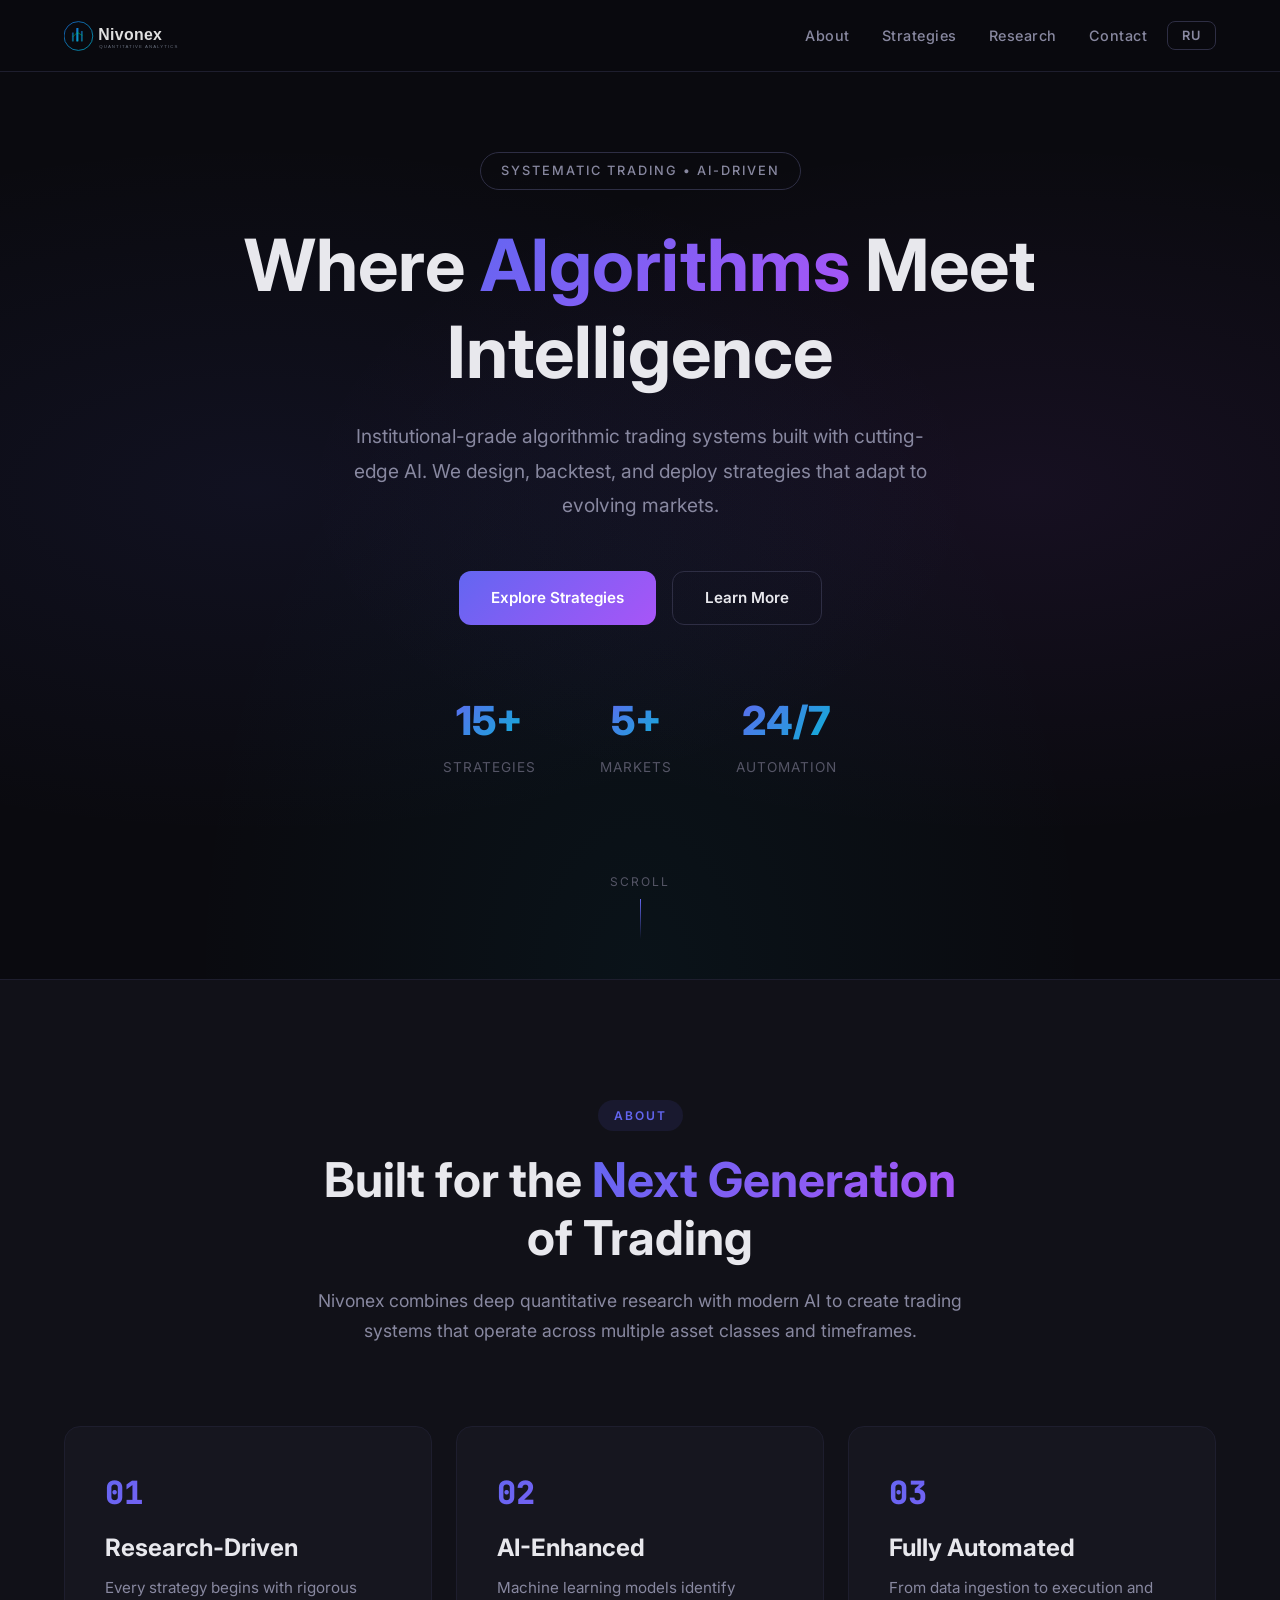
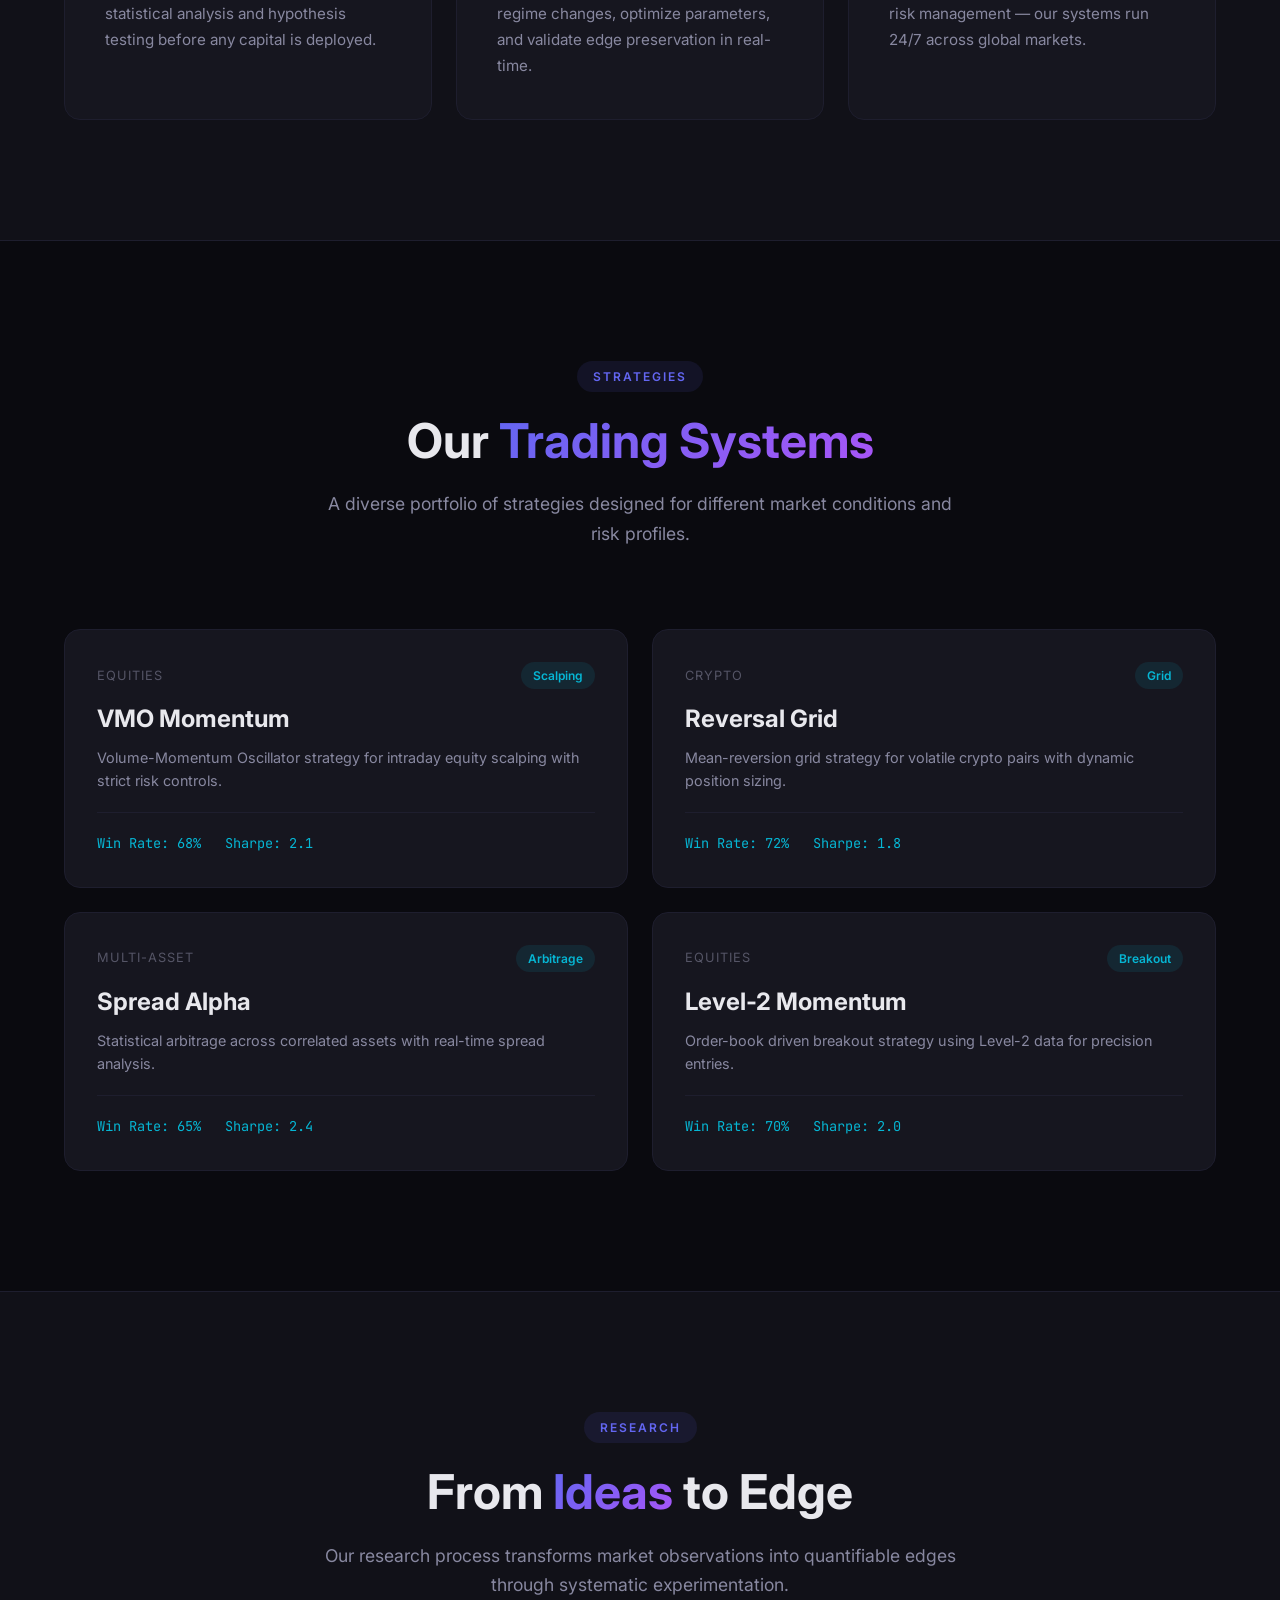
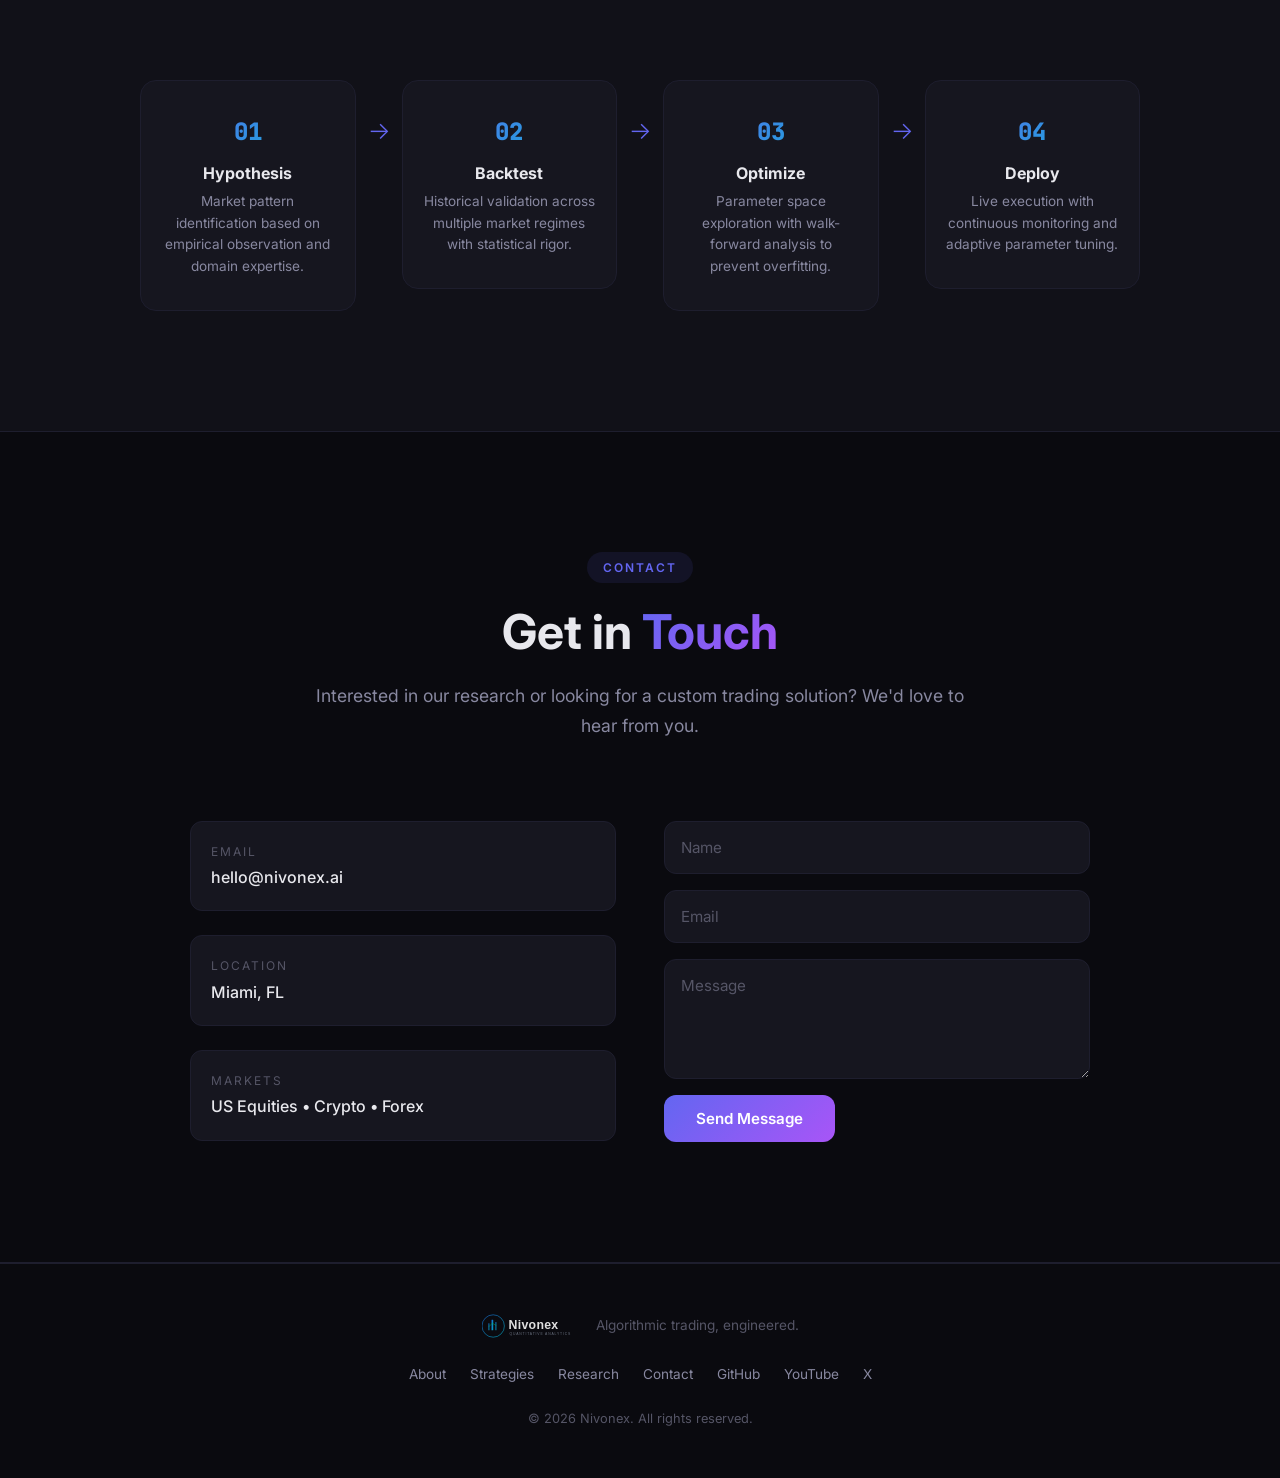
==== commit 11bcbbe3: "Add logo + favicon (SVG); replace text logo with logo-horizontal.svg in nav and footer; add OG/twitt" ====
--- a/index.html
+++ b/index.html
@@ -5,6 +5,16 @@
     <meta name="viewport" content="width=device-width, initial-scale=1.0">
     <title>Nivonex — AI-Powered Algorithmic Trading</title>
     <meta name="description" content="Nivonex builds institutional-grade algorithmic trading systems powered by artificial intelligence.">
+    <link rel="icon" type="image/svg+xml" href="favicon.svg">
+    <link rel="apple-touch-icon" href="favicon.svg">
+    <meta property="og:title" content="Nivonex — AI-Powered Algorithmic Trading">
+    <meta property="og:description" content="Institutional-grade algorithmic trading systems powered by artificial intelligence.">
+    <meta property="og:image" content="https://nivonex.ai/logo.svg">
+    <meta property="og:type" content="website">
+    <meta name="twitter:card" content="summary_large_image">
+    <meta name="twitter:title" content="Nivonex — AI-Powered Algorithmic Trading">
+    <meta name="twitter:description" content="Institutional-grade algorithmic trading systems powered by artificial intelligence.">
+    <meta name="twitter:image" content="https://nivonex.ai/logo.svg">
     <link rel="stylesheet" href="css/style.css">
     <link rel="preconnect" href="https://fonts.googleapis.com">
     <link rel="preconnect" href="https://fonts.gstatic.com" crossorigin>
@@ -14,8 +24,7 @@
     <nav class="navbar">
         <div class="container">
             <div class="nav-brand">
-                <span class="logo">NIVONEX</span>
-                <span class="logo-dot">.</span>
+                <img src="logo-horizontal.svg" alt="Nivonex" class="logo-img" height="40">
             </div>
             <div class="nav-right">
                 <div class="nav-links">
@@ -220,8 +229,7 @@
         <div class="container">
             <div class="footer-content">
                 <div class="footer-brand">
-                    <span class="logo">NIVONEX</span>
-                    <span class="logo-dot">.</span>
+                    <img src="logo-horizontal.svg" alt="Nivonex" class="logo-img" height="28">
                     <p data-i18n="footer_tagline">Algorithmic trading, engineered.</p>
                 </div>
                 <div class="footer-links">
--- a/css/style.css
+++ b/css/style.css
@@ -129,20 +129,14 @@
     gap: 2px;
 }
 
-.logo {
-    font-family: var(--font-sans);
-    font-size: 1.5rem;
-    font-weight: 800;
-    letter-spacing: 4px;
-}
-
-.logo-dot {
-    font-size: 1.5rem;
-    font-weight: 800;
-    background: var(--gradient-1);
-    -webkit-background-clip: text;
-    -webkit-text-fill-color: transparent;
-    background-clip: text;
+.logo-img {
+    display: block;
+    height: 36px;
+    width: auto;
+    transition: opacity 0.3s;
+}
+.logo-img:hover {
+    opacity: 0.85;
 }
 
 .nav-links {
@@ -646,8 +640,8 @@
     gap: 2px;
 }
 
-.footer-brand .logo {
-    font-size: 1.2rem;
+.footer-brand .logo-img {
+    height: 28px;
 }
 
 .footer-brand p {
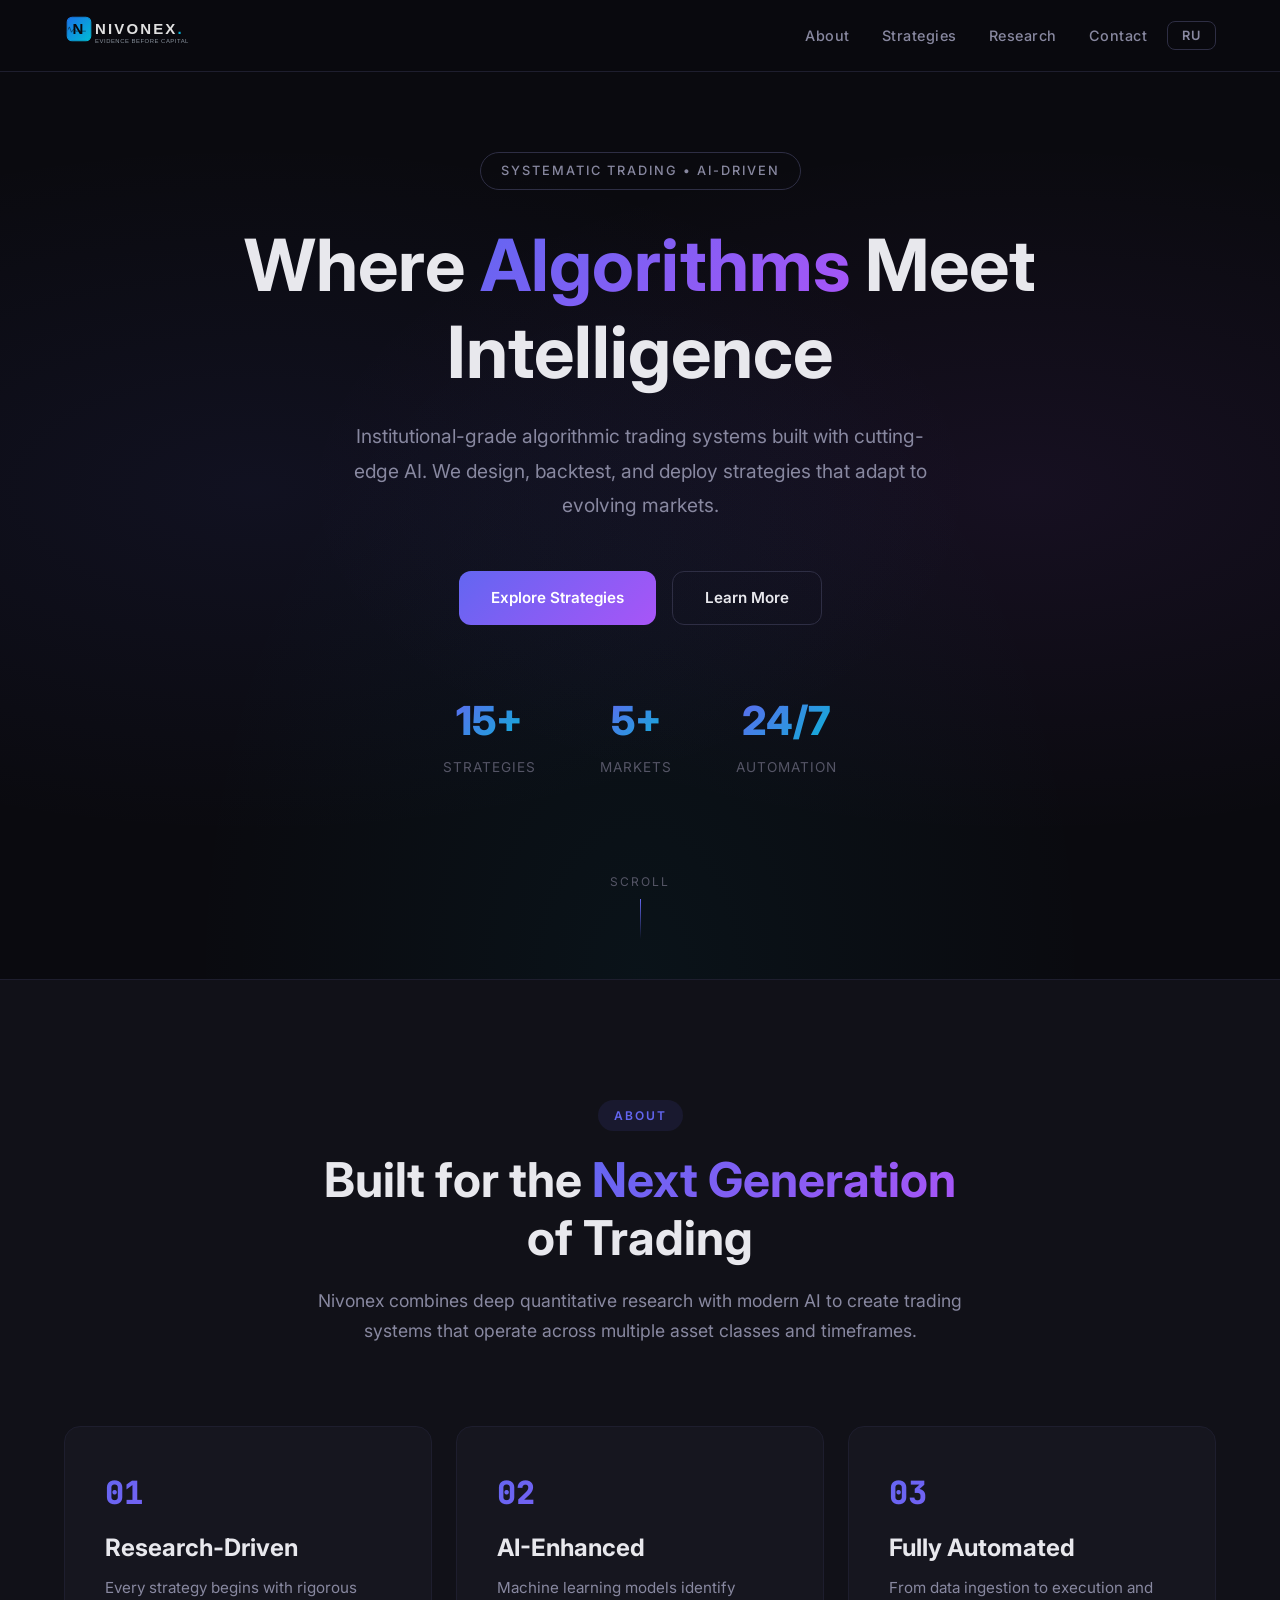
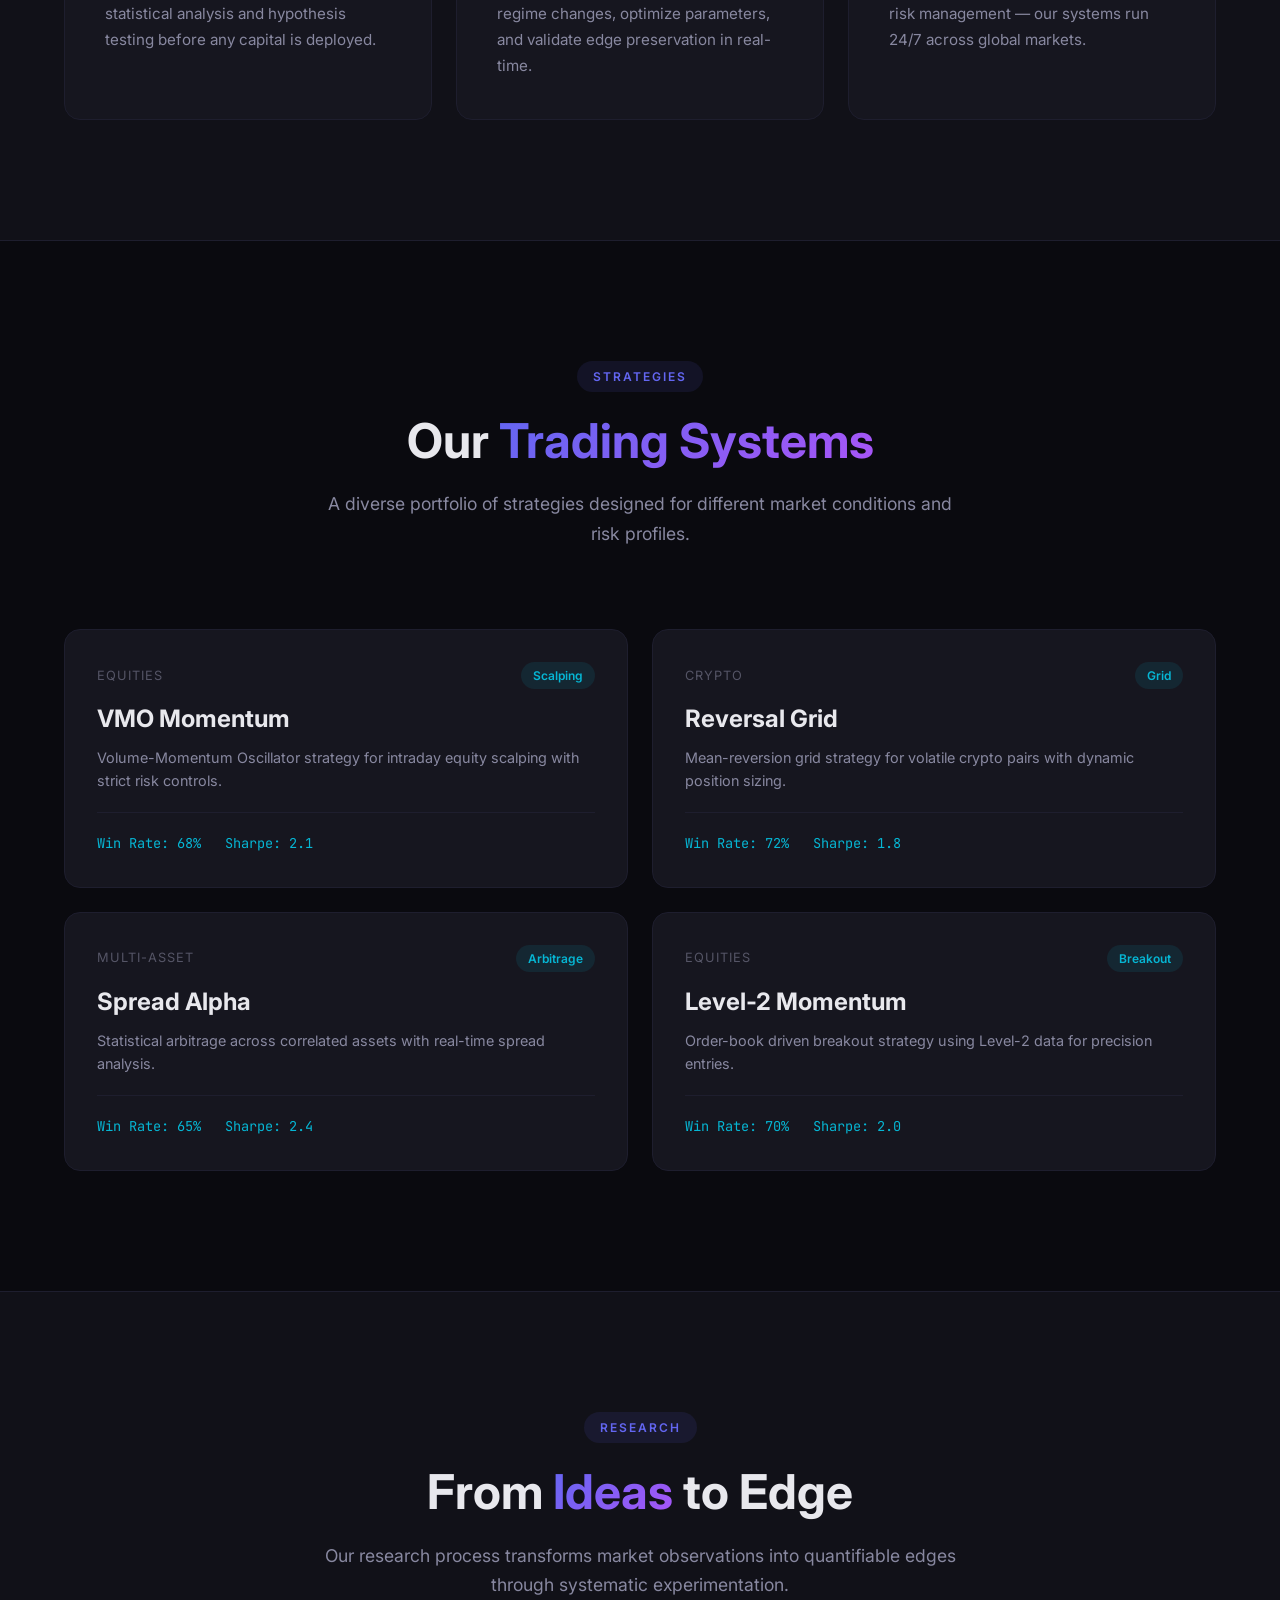
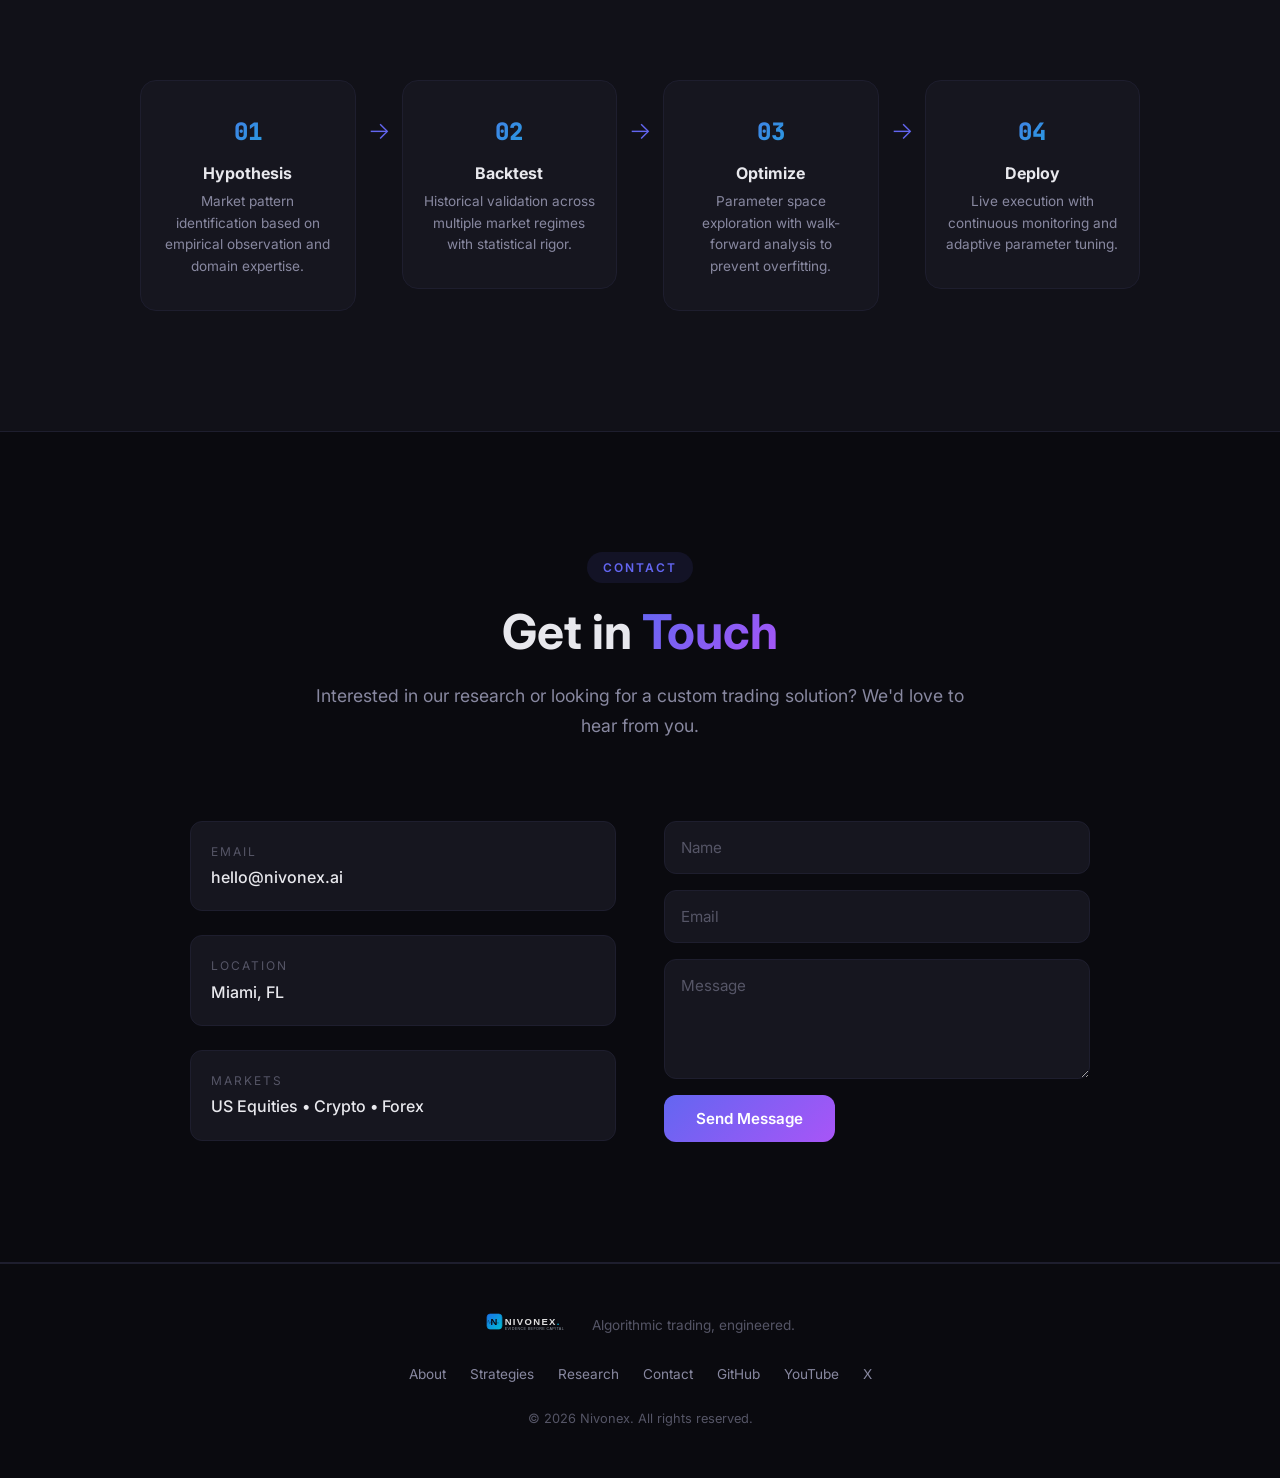
==== commit 8ca553e0: "v1.4: bigger logo (height 48 navbar/36 footer), tagline width matches NIVONEX" ====
--- a/index.html
+++ b/index.html
@@ -24,7 +24,7 @@
     <nav class="navbar">
         <div class="container">
             <div class="nav-brand">
-                <img src="logo-horizontal.svg" alt="Nivonex" class="logo-img" height="40">
+                <img src="logo-horizontal.svg" alt="Nivonex" class="logo-img" height="48">
             </div>
             <div class="nav-right">
                 <div class="nav-links">
@@ -229,7 +229,7 @@
         <div class="container">
             <div class="footer-content">
                 <div class="footer-brand">
-                    <img src="logo-horizontal.svg" alt="Nivonex" class="logo-img" height="28">
+                    <img src="logo-horizontal.svg" alt="Nivonex" class="logo-img" height="36">
                     <p data-i18n="footer_tagline">Algorithmic trading, engineered.</p>
                 </div>
                 <div class="footer-links">
--- a/css/style.css
+++ b/css/style.css
@@ -131,7 +131,7 @@
 
 .logo-img {
     display: block;
-    height: 36px;
+    height: 44px;
     width: auto;
     transition: opacity 0.3s;
 }
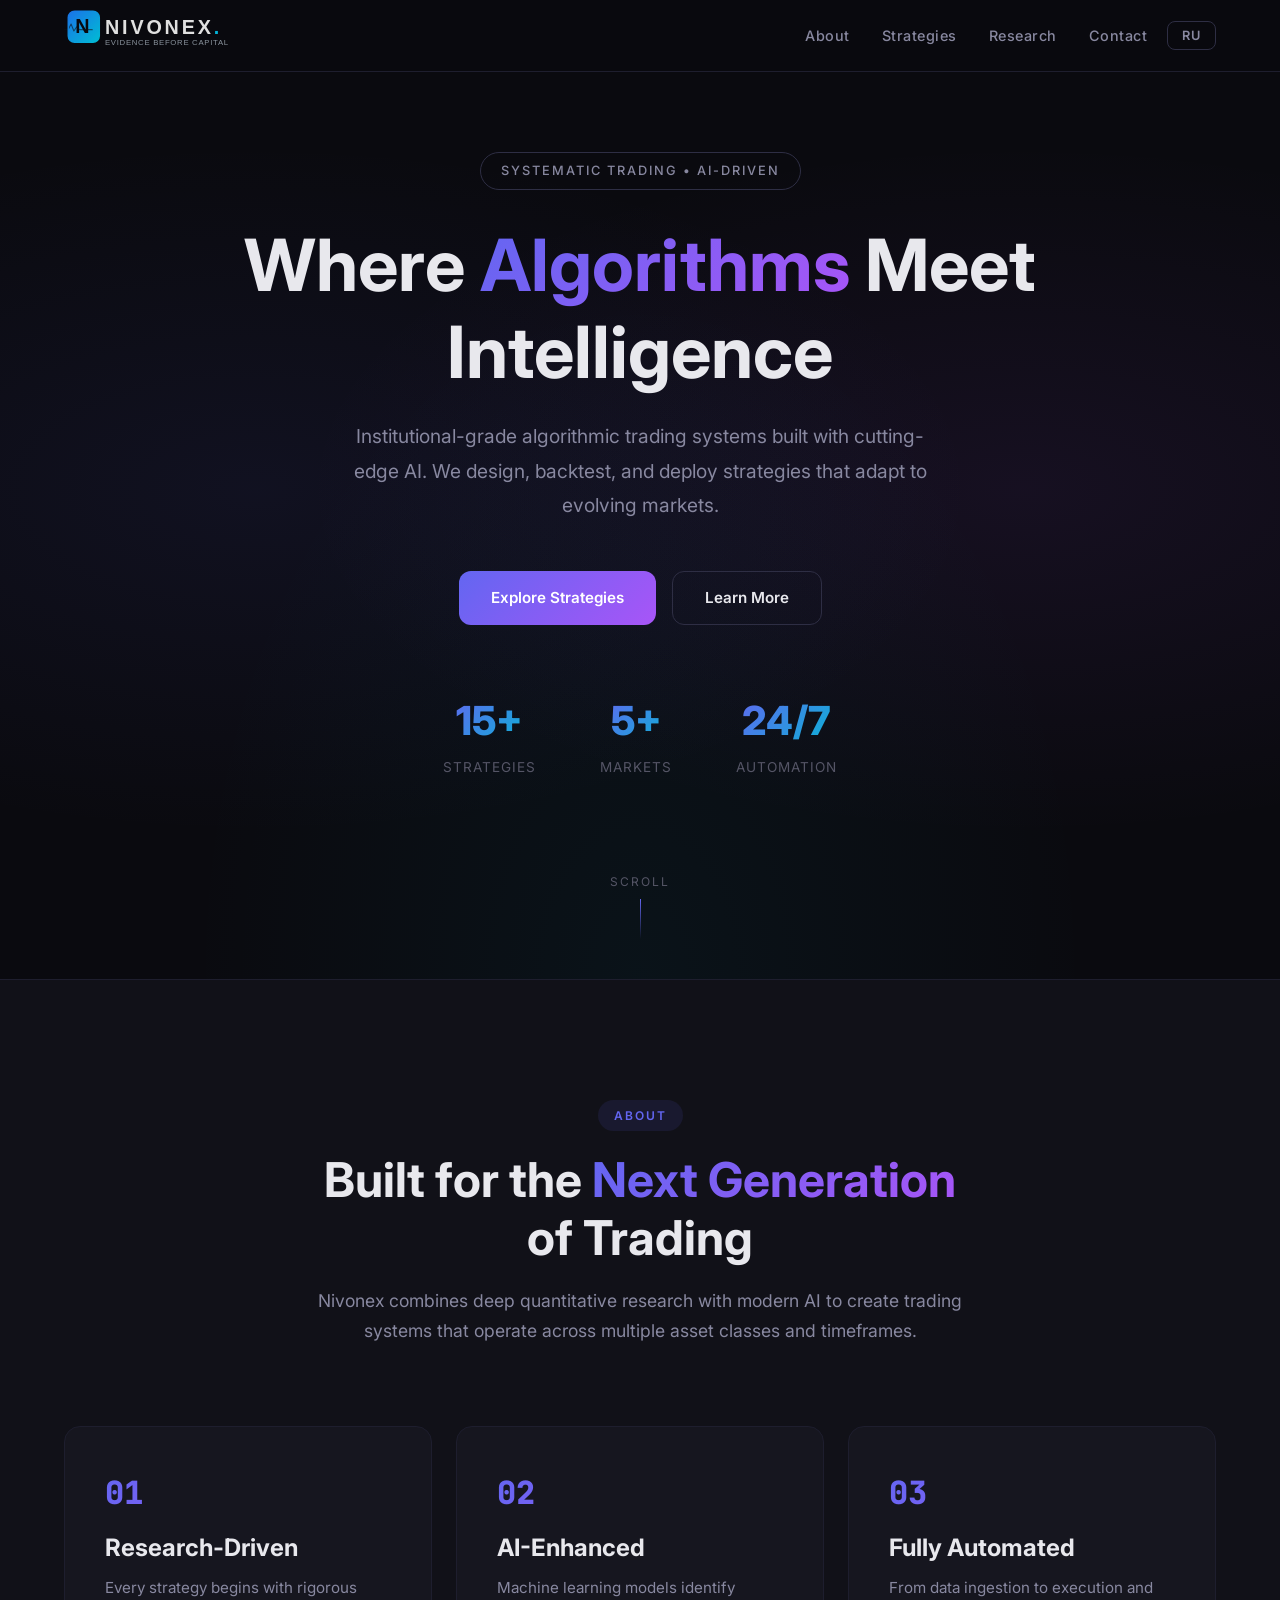
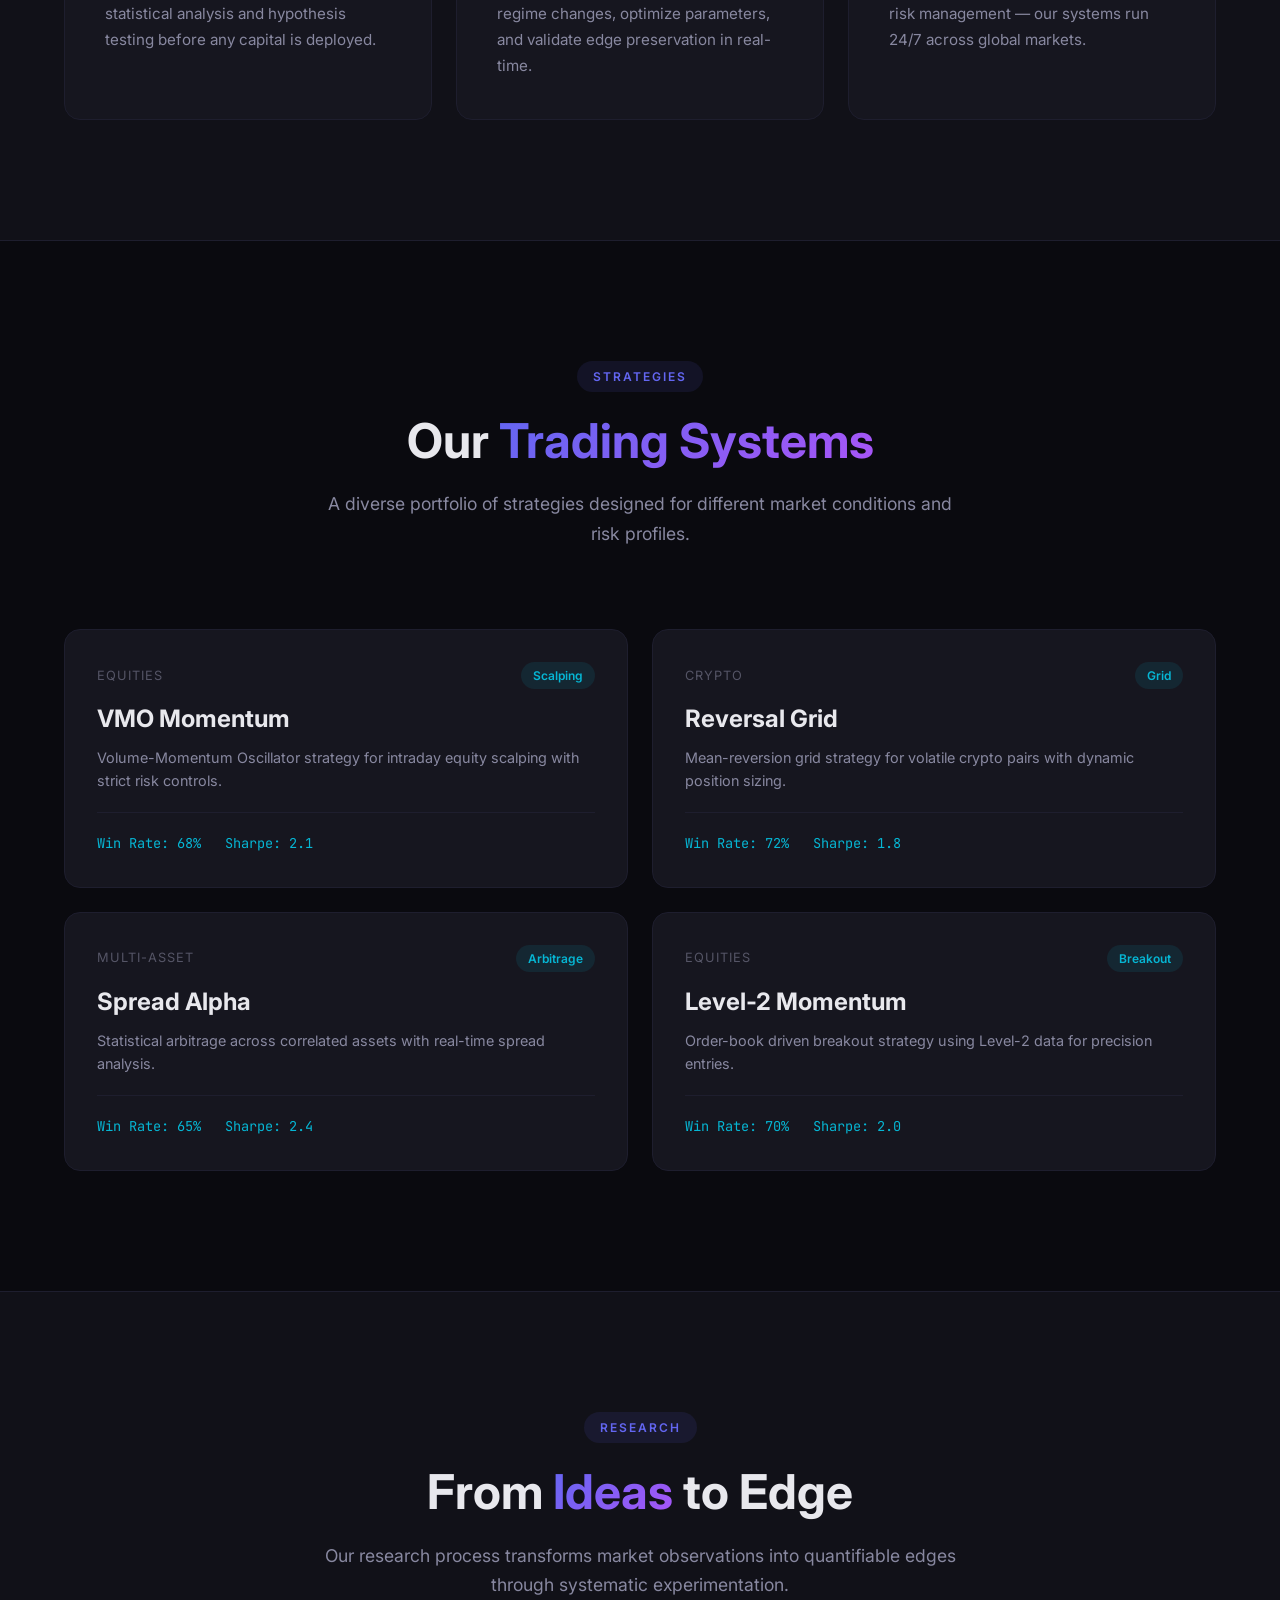
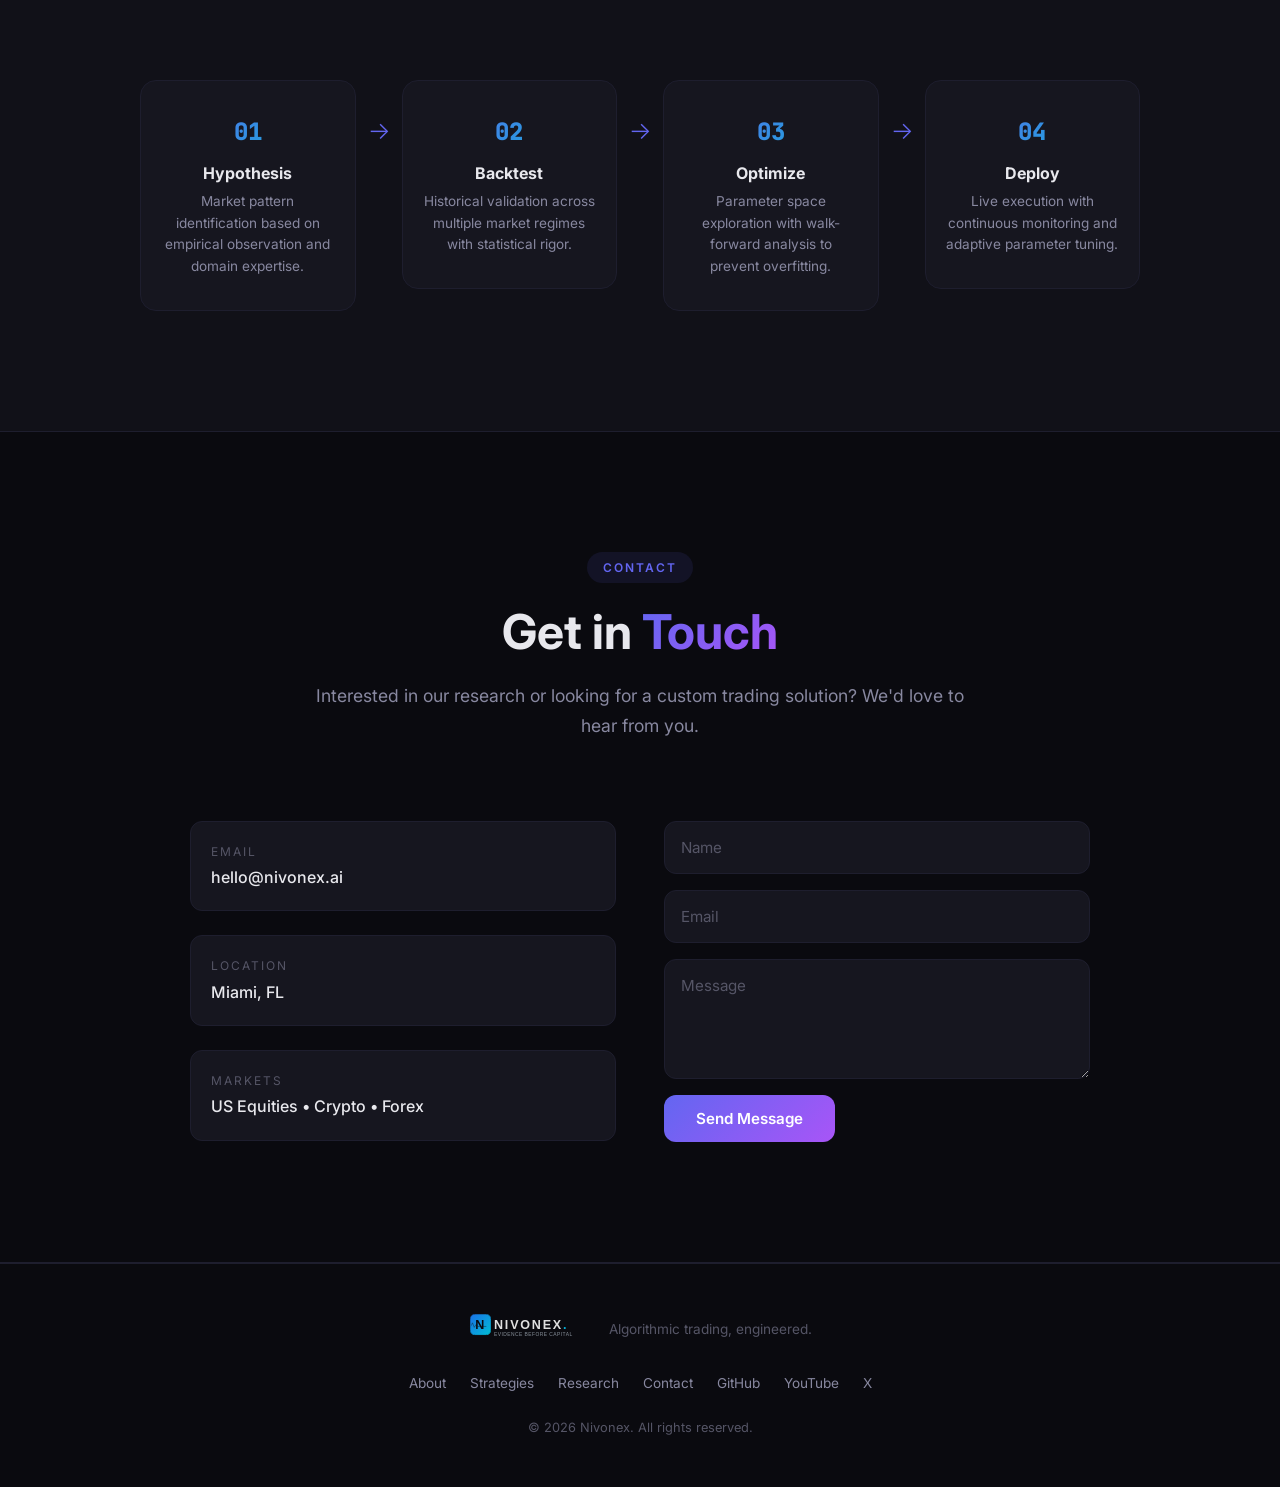
==== commit 1a41b489: "v1.6: favicon cachebuster (?v=1.6)" ====
--- a/index.html
+++ b/index.html
@@ -5,8 +5,8 @@
     <meta name="viewport" content="width=device-width, initial-scale=1.0">
     <title>Nivonex — AI-Powered Algorithmic Trading</title>
     <meta name="description" content="Nivonex builds institutional-grade algorithmic trading systems powered by artificial intelligence.">
-    <link rel="icon" type="image/svg+xml" href="favicon.svg">
-    <link rel="apple-touch-icon" href="favicon.svg">
+    <link rel="icon" type="image/svg+xml" href="favicon.svg?v=1.6">
+    <link rel="apple-touch-icon" href="favicon.svg?v=1.6">
     <meta property="og:title" content="Nivonex — AI-Powered Algorithmic Trading">
     <meta property="og:description" content="Institutional-grade algorithmic trading systems powered by artificial intelligence.">
     <meta property="og:image" content="https://nivonex.ai/logo.svg">
@@ -24,7 +24,7 @@
     <nav class="navbar">
         <div class="container">
             <div class="nav-brand">
-                <img src="logo-horizontal.svg" alt="Nivonex" class="logo-img" height="48">
+                <img src="logo-horizontal.svg" alt="Nivonex" class="logo-img" height="58">
             </div>
             <div class="nav-right">
                 <div class="nav-links">
@@ -229,7 +229,7 @@
         <div class="container">
             <div class="footer-content">
                 <div class="footer-brand">
-                    <img src="logo-horizontal.svg" alt="Nivonex" class="logo-img" height="36">
+                    <img src="logo-horizontal.svg" alt="Nivonex" class="logo-img" height="43">
                     <p data-i18n="footer_tagline">Algorithmic trading, engineered.</p>
                 </div>
                 <div class="footer-links">
--- a/css/style.css
+++ b/css/style.css
@@ -131,7 +131,7 @@
 
 .logo-img {
     display: block;
-    height: 44px;
+    height: 58px;
     width: auto;
     transition: opacity 0.3s;
 }
@@ -641,7 +641,7 @@
 }
 
 .footer-brand .logo-img {
-    height: 28px;
+    height: 37px;
 }
 
 .footer-brand p {
